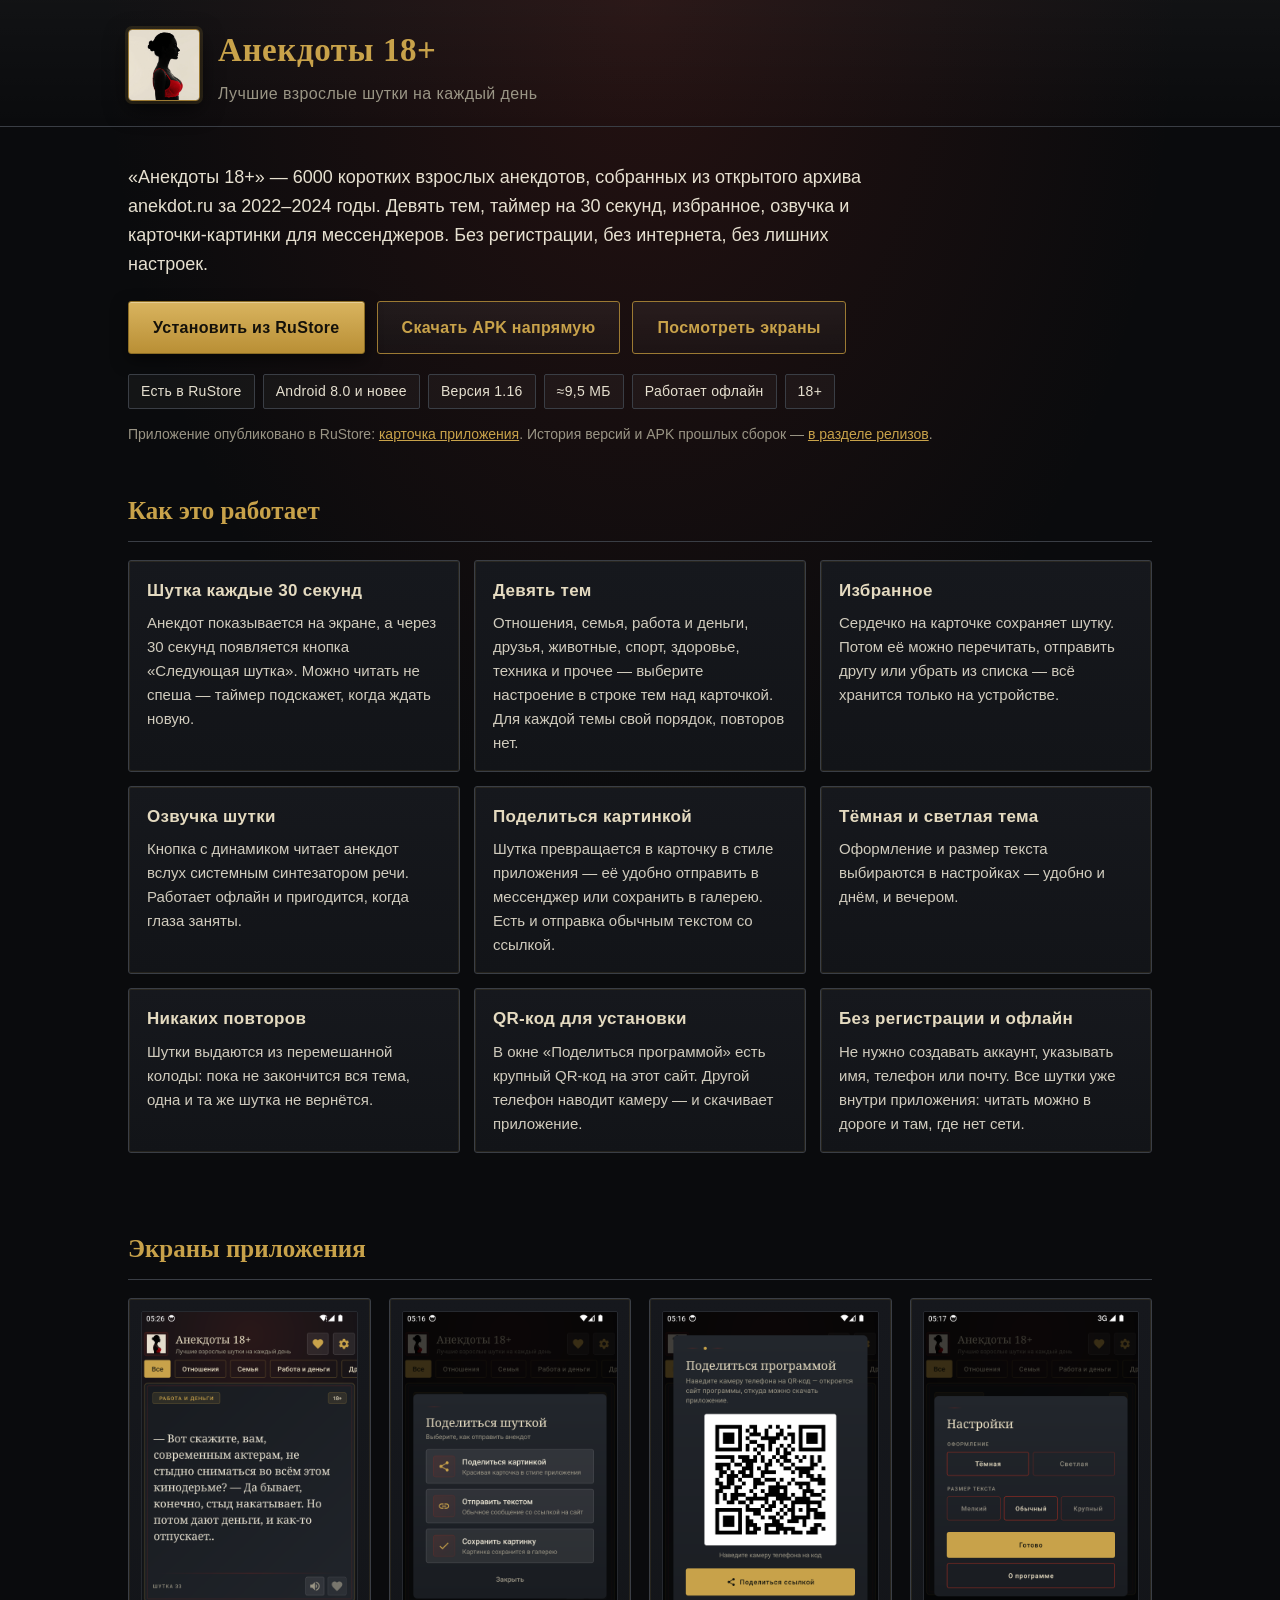
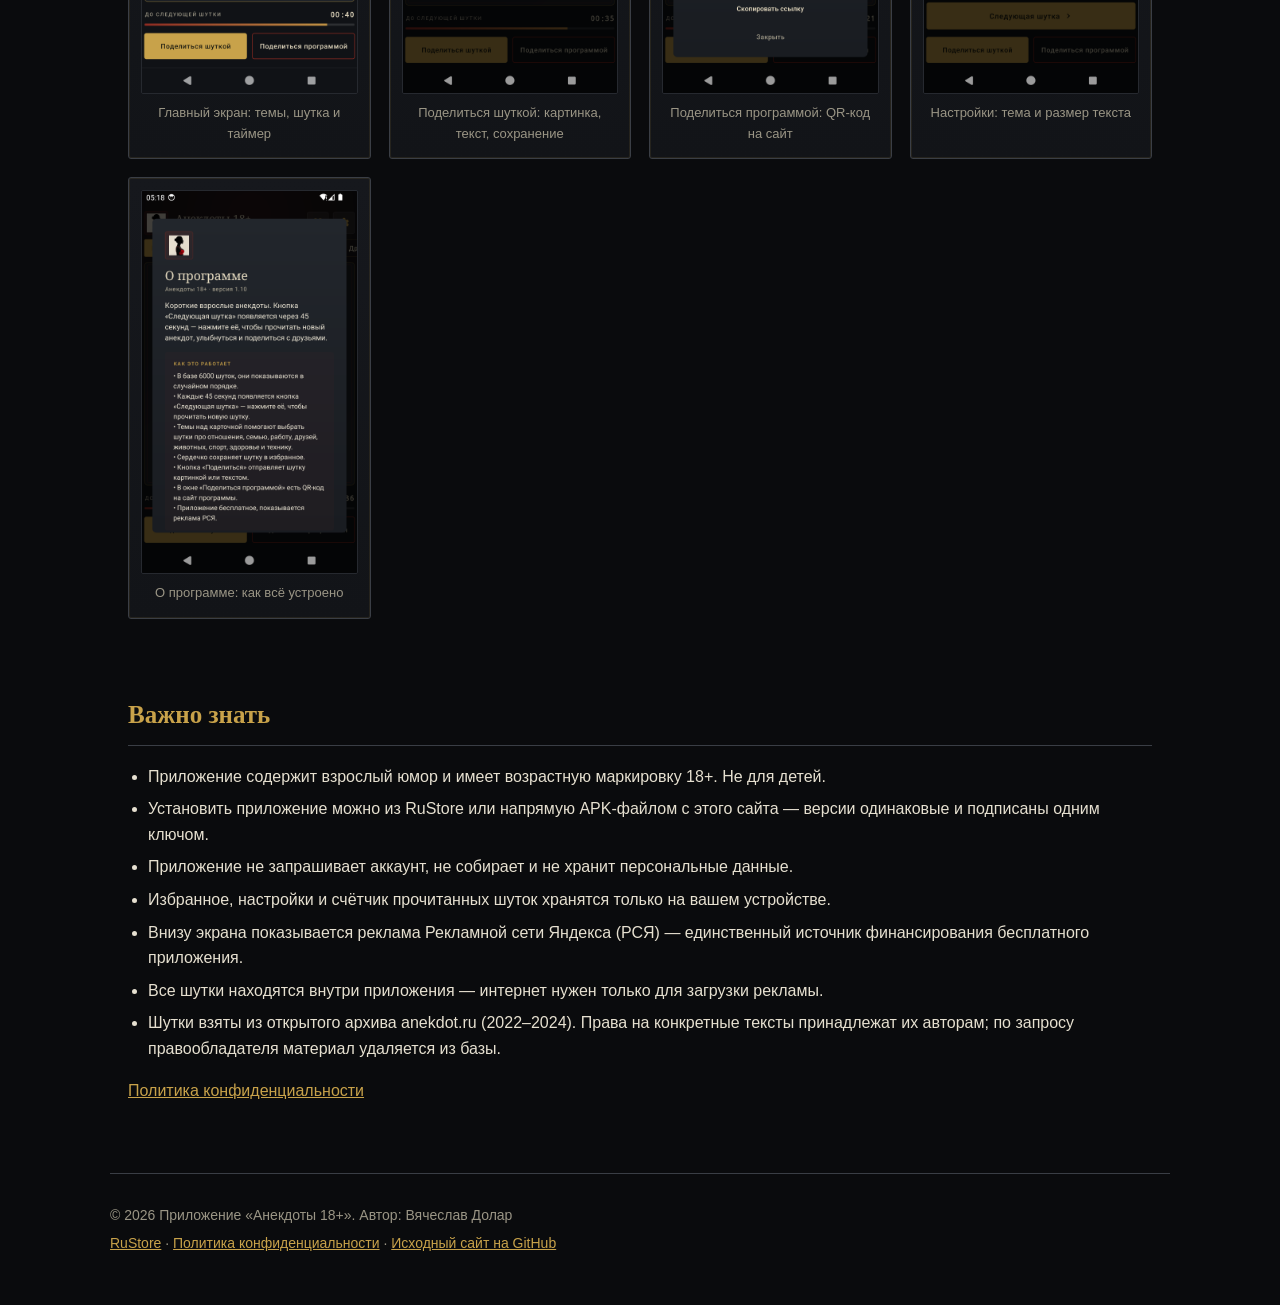
==== index.html @ 1fee6974 "Сайт: приложение опубликовано в RuStore" ====
<!DOCTYPE html>
<html lang="ru">
<head>
<meta charset="utf-8">
<meta name="viewport" content="width=device-width, initial-scale=1">
<title>Анекдоты 18+ — взрослые шутки на каждый день</title>
<meta name="description" content="«Анекдоты 18+» — 6000 взрослых шуток на любой вкус: отношения, семья, работа, друзья, животные, спорт, здоровье и техника. Таймер на 30 секунд, избранное, озвучка, картинки для мессенджеров. Офлайн, без регистрации. 18+.">
<meta property="og:title" content="Анекдоты 18+ — взрослые шутки на каждый день">
<meta property="og:description" content="6000 взрослых анекдотов: темы, избранное, озвучка, картинки для мессенджеров. Офлайн, без регистрации. 18+.">
<meta property="og:type" content="website">
<meta property="og:image" content="assets/icon-512.png">
<meta name="rating" content="adult">
<link rel="icon" href="assets/icon-512.png">
<link rel="stylesheet" href="assets/style.css">
</head>
<body>

<header class="top">
  <div class="wrap top-in">
    <img class="logo" src="assets/icon-512.png" alt="Иконка приложения «Анекдоты 18+»">
    <div>
      <h1>Анекдоты 18+</h1>
      <p class="tag">Лучшие взрослые шутки на каждый день</p>
    </div>
  </div>
</header>

<main class="wrap">

  <section class="hero">
    <p class="lead">
      «Анекдоты 18+» — 6000 коротких взрослых анекдотов, собранных из открытого архива anekdot.ru
      за 2022–2024 годы. Девять тем, таймер на 30 секунд, избранное, озвучка и карточки-картинки
      для мессенджеров. Без регистрации, без интернета, без лишних настроек.
    </p>
    <div class="cta">
      <a class="btn" href="https://www.rustore.ru/catalog/app/com.windak.schooljokes18plus">Установить из RuStore</a>
      <a class="btn ghost" href="download/Anekdoty18plus_1.16.apk" download="Anekdoty18plus_1.16.apk">Скачать APK напрямую</a>
      <a class="btn ghost" href="#screens">Посмотреть экраны</a>
    </div>
    <ul class="facts">
      <li>Есть в RuStore</li>
      <li>Android 8.0 и новее</li>
      <li>Версия 1.16</li>
      <li>≈9,5 МБ</li>
      <li>Работает офлайн</li>
      <li>18+</li>
    </ul>
    <p class="note">Приложение опубликовано в RuStore: <a href="https://www.rustore.ru/catalog/app/com.windak.schooljokes18plus">карточка приложения</a>. История версий и APK прошлых сборок — <a href="https://github.com/takomak2012-cyber/Anekdoty18plus/releases">в разделе релизов</a>.</p>
  </section>

  <section class="block">
    <h2>Как это работает</h2>
    <div class="grid">
      <div class="card"><h3>Шутка каждые 30 секунд</h3><p>Анекдот показывается на экране, а через 30 секунд появляется кнопка «Следующая шутка». Можно читать не спеша — таймер подскажет, когда ждать новую.</p></div>
      <div class="card"><h3>Девять тем</h3><p>Отношения, семья, работа и деньги, друзья, животные, спорт, здоровье, техника и прочее — выберите настроение в строке тем над карточкой. Для каждой темы свой порядок, повторов нет.</p></div>
      <div class="card"><h3>Избранное</h3><p>Сердечко на карточке сохраняет шутку. Потом её можно перечитать, отправить другу или убрать из списка — всё хранится только на устройстве.</p></div>
      <div class="card"><h3>Озвучка шутки</h3><p>Кнопка с динамиком читает анекдот вслух системным синтезатором речи. Работает офлайн и пригодится, когда глаза заняты.</p></div>
      <div class="card"><h3>Поделиться картинкой</h3><p>Шутка превращается в карточку в стиле приложения — её удобно отправить в мессенджер или сохранить в галерею. Есть и отправка обычным текстом со ссылкой.</p></div>
      <div class="card"><h3>Тёмная и светлая тема</h3><p>Оформление и размер текста выбираются в настройках — удобно и днём, и вечером.</p></div>
      <div class="card"><h3>Никаких повторов</h3><p>Шутки выдаются из перемешанной колоды: пока не закончится вся тема, одна и та же шутка не вернётся.</p></div>
      <div class="card"><h3>QR-код для установки</h3><p>В окне «Поделиться программой» есть крупный QR-код на этот сайт. Другой телефон наводит камеру — и скачивает приложение.</p></div>
      <div class="card"><h3>Без регистрации и офлайн</h3><p>Не нужно создавать аккаунт, указывать имя, телефон или почту. Все шутки уже внутри приложения: читать можно в дороге и там, где нет сети.</p></div>
    </div>
  </section>

  <section class="block" id="screens">
    <h2>Экраны приложения</h2>
    <div class="shots">
      <figure><img src="assets/screen-main.png" alt="Главный экран: темы, шутка, таймер и кнопки"><figcaption>Главный экран: темы, шутка и таймер</figcaption></figure>
      <figure><img src="assets/screen-share.png" alt="Диалог «Поделиться шуткой»"><figcaption>Поделиться шуткой: картинка, текст, сохранение</figcaption></figure>
      <figure><img src="assets/screen-qr.png" alt="Диалог «Поделиться программой» с QR-кодом"><figcaption>Поделиться программой: QR-код на сайт</figcaption></figure>
      <figure><img src="assets/screen-settings.png" alt="Настройки: тема оформления и размер текста"><figcaption>Настройки: тема и размер текста</figcaption></figure>
      <figure><img src="assets/screen-about.png" alt="О программе: описание и правила"><figcaption>О программе: как всё устроено</figcaption></figure>
    </div>
  </section>

  <section class="block about">
    <h2>Важно знать</h2>
    <ul>
      <li>Приложение содержит взрослый юмор и имеет возрастную маркировку 18+. Не для детей.</li>
      <li>Установить приложение можно из RuStore или напрямую APK-файлом с этого сайта — версии одинаковые и подписаны одним ключом.</li>
      <li>Приложение не запрашивает аккаунт, не собирает и не хранит персональные данные.</li>
      <li>Избранное, настройки и счётчик прочитанных шуток хранятся только на вашем устройстве.</li>
      <li>Внизу экрана показывается реклама Рекламной сети Яндекса (РСЯ) — единственный источник финансирования бесплатного приложения.</li>
      <li>Все шутки находятся внутри приложения — интернет нужен только для загрузки рекламы.</li>
      <li>Шутки взяты из открытого архива anekdot.ru (2022–2024). Права на конкретные тексты принадлежат их авторам; по запросу правообладателя материал удаляется из базы.</li>
    </ul>
    <p><a href="privacy.html">Политика конфиденциальности</a></p>
  </section>

</main>

<footer class="wrap foot">
  <p>© 2026 Приложение «Анекдоты 18+». Автор: Вячеслав Долар</p>
  <p class="links">
    <a href="https://www.rustore.ru/catalog/app/com.windak.schooljokes18plus" rel="noopener">RuStore</a> ·
    <a href="privacy.html">Политика конфиденциальности</a> ·
    <a href="https://github.com/takomak2012-cyber/Anekdoty18plus" rel="noopener">Исходный сайт на GitHub</a>
  </p>
</footer>

</body>
</html>
---- assets/style.css ----
:root{
  --bg:#0A0B0D;
  --bg2:#101216;
  --surface:#16181D;
  --surface2:#1D2026;
  --brass:#C8A24A;
  --brass-soft:#E4DAC0;
  --brass-deep:#9C7A33;
  --blood:#8E2B22;
  --text:#E6E0D0;
  --muted:#9A9585;
  --line:#3A3E45;
}
*{box-sizing:border-box}
html,body{margin:0;padding:0}
body{
  background:
    radial-gradient(60% 40% at 50% 0%, rgba(142,43,34,.20) 0%, rgba(10,11,13,0) 70%) no-repeat,
    var(--bg);
  color:var(--text);
  font-family:-apple-system,BlinkMacSystemFont,"Segoe UI",Roboto,"Helvetica Neue",Arial,sans-serif;
  line-height:1.6;
  -webkit-font-smoothing:antialiased;
}
a{color:var(--brass)}
.wrap{max-width:1060px;margin:0 auto;padding:0 18px}

.top{border-bottom:1px solid var(--line);background:linear-gradient(180deg,rgba(255,255,255,.03),rgba(255,255,255,0));padding:24px 0 20px}
.top-in{display:flex;align-items:center;gap:18px}
.logo{width:72px;height:72px;border-radius:4px;border:1px solid var(--brass-deep);box-shadow:0 0 0 3px rgba(200,162,74,.14),0 8px 22px rgba(0,0,0,.6)}
h1{margin:0;font-family:Georgia,"Times New Roman",serif;font-size:33px;letter-spacing:.6px;color:var(--brass)}
.tag{margin:4px 0 0;color:var(--muted);font-size:16px;letter-spacing:.4px}

.hero{padding:36px 0 8px}
.lead{font-size:18px;max-width:770px;margin:0 0 22px}
.cta{display:flex;flex-wrap:wrap;gap:12px;margin:0 0 20px}
.btn{
  display:inline-block;padding:13px 24px;border-radius:3px;text-decoration:none;
  background:linear-gradient(180deg,#D9B45F,#B98F35);color:#14110A;font-weight:700;font-size:16px;
  border:1px solid #8B6C24;box-shadow:inset 0 1px 0 rgba(255,255,255,.35),0 6px 16px rgba(0,0,0,.5);
  letter-spacing:.3px;
}
.btn.ghost{background:linear-gradient(180deg,rgba(255,255,255,.06),rgba(255,255,255,.02));color:var(--brass);border:1px solid var(--brass-deep);box-shadow:none}
.btn:hover{filter:brightness(1.07)}
.facts{list-style:none;display:flex;flex-wrap:wrap;gap:8px;padding:0;margin:0}
.facts li{background:rgba(255,255,255,.04);border:1px solid var(--line);border-radius:2px;padding:5px 12px;font-size:14px;color:var(--text);letter-spacing:.3px}
.note{margin:14px 0 0;font-size:14px;color:var(--muted)}
.note a{color:var(--brass)}

.block{padding:38px 0}
.block h2{font-family:Georgia,"Times New Roman",serif;font-size:25px;color:var(--brass);margin:0 0 18px;padding-bottom:10px;border-bottom:1px solid var(--line)}
.grid{display:grid;grid-template-columns:repeat(auto-fit,minmax(258px,1fr));gap:14px}
.card{background:linear-gradient(180deg,var(--surface),#121418);border:1px solid var(--line);border-radius:3px;padding:16px 18px;box-shadow:inset 0 0 0 1px rgba(200,162,74,.10)}
.card h3{margin:0 0 7px;font-size:17px;color:var(--brass-soft);letter-spacing:.3px}
.card p{margin:0;color:var(--text);opacity:.9;font-size:15px}

.shots{display:grid;grid-template-columns:repeat(auto-fit,minmax(210px,1fr));gap:18px}
.shots figure{margin:0;background:linear-gradient(180deg,var(--surface),#121418);border:1px solid var(--line);border-radius:3px;padding:12px 12px 14px;box-shadow:inset 0 0 0 1px rgba(200,162,74,.10)}
.shots img{width:100%;display:block;border-radius:2px;background:#000;border:1px solid #26292F}
.shots figcaption{margin-top:9px;font-size:13px;color:var(--muted);text-align:center}

.about ul{margin:0;padding-left:20px}
.about li{margin-bottom:7px;font-size:16px}

.foot{padding:24px 0 44px;color:var(--muted);font-size:14px;border-top:1px solid var(--line);margin-top:16px}
.foot p{margin:6px 0}

.prose{max-width:770px;padding:32px 0 8px}
.prose h1{font-size:29px;margin:0 0 16px}
.prose h2{font-size:20px;color:var(--brass);margin:24px 0 9px}
.prose p,.prose li{font-size:16px}
.prose code{background:rgba(255,255,255,.07);border-radius:2px;padding:1px 5px;font-size:14px}
.back{display:inline-block;margin-bottom:8px}

@media (max-width:600px){
  h1{font-size:26px}
  .lead{font-size:16px}
  .block h2{font-size:21px}
}
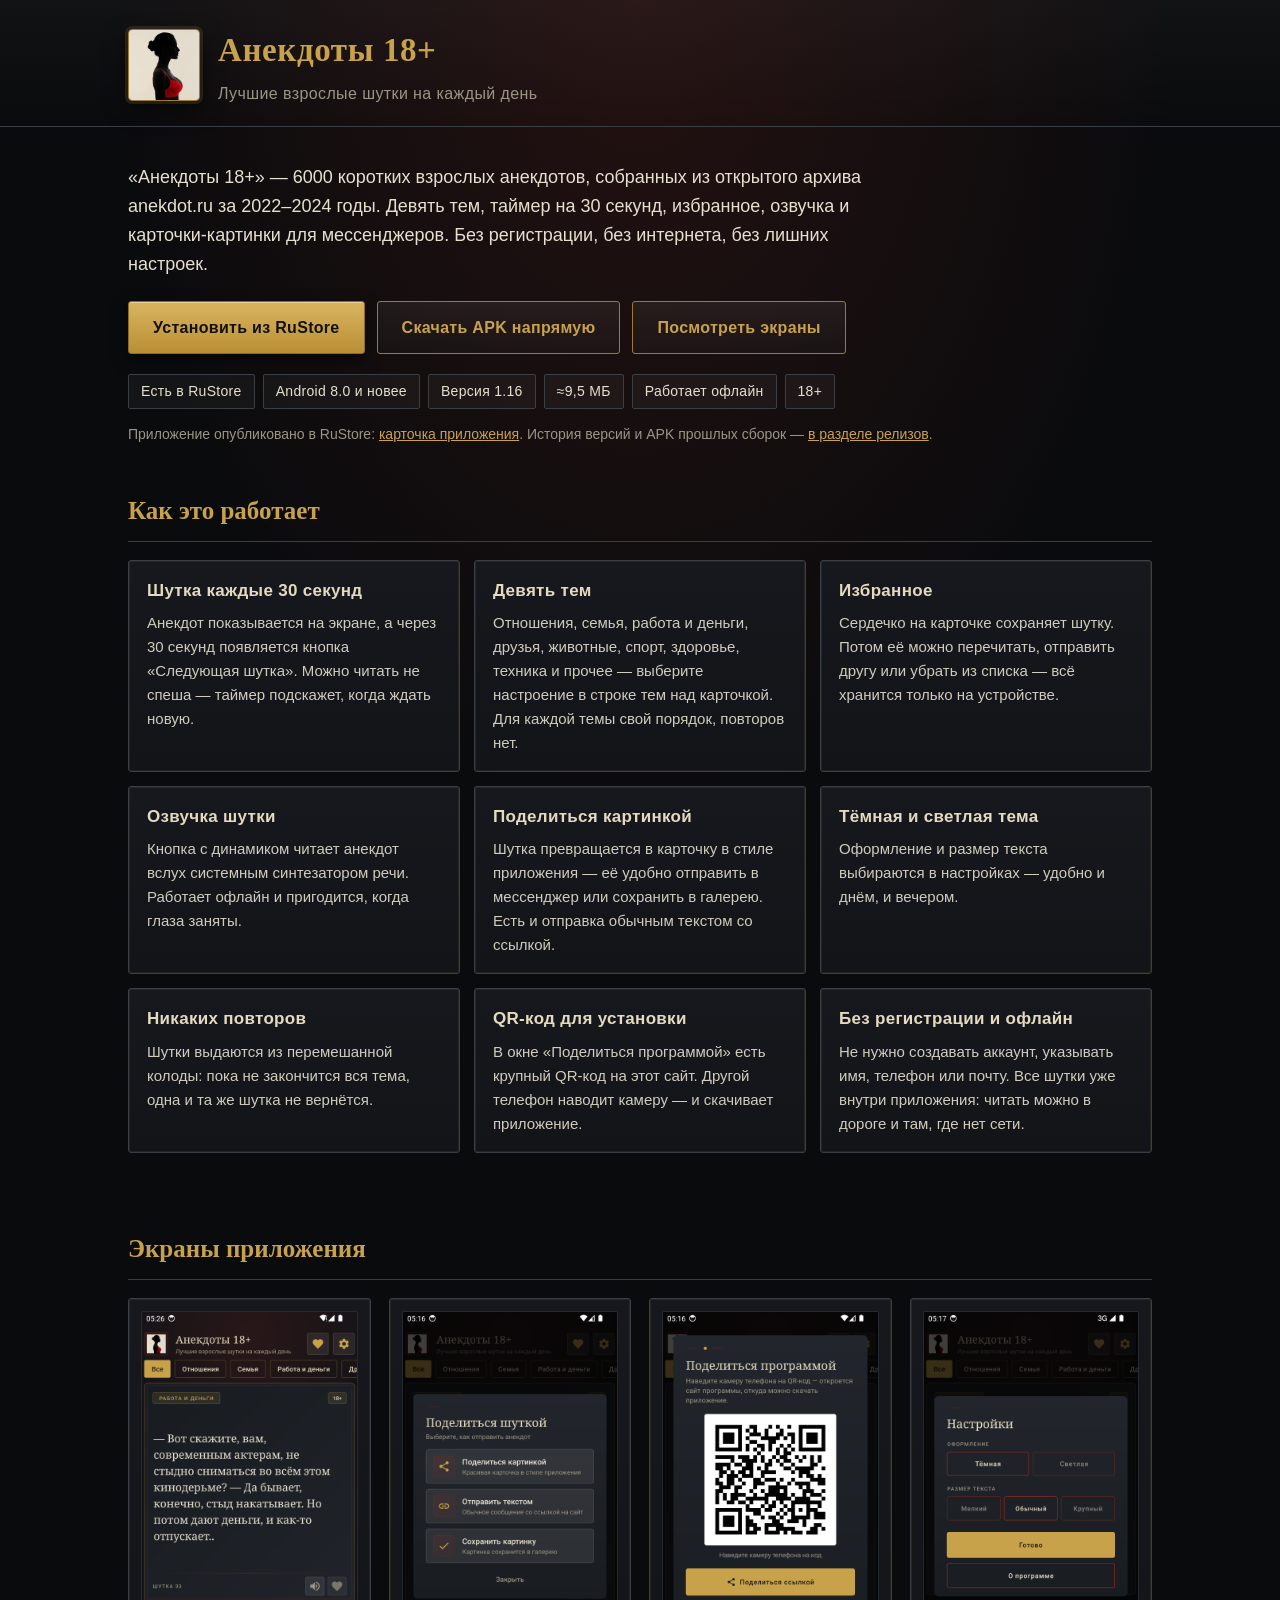
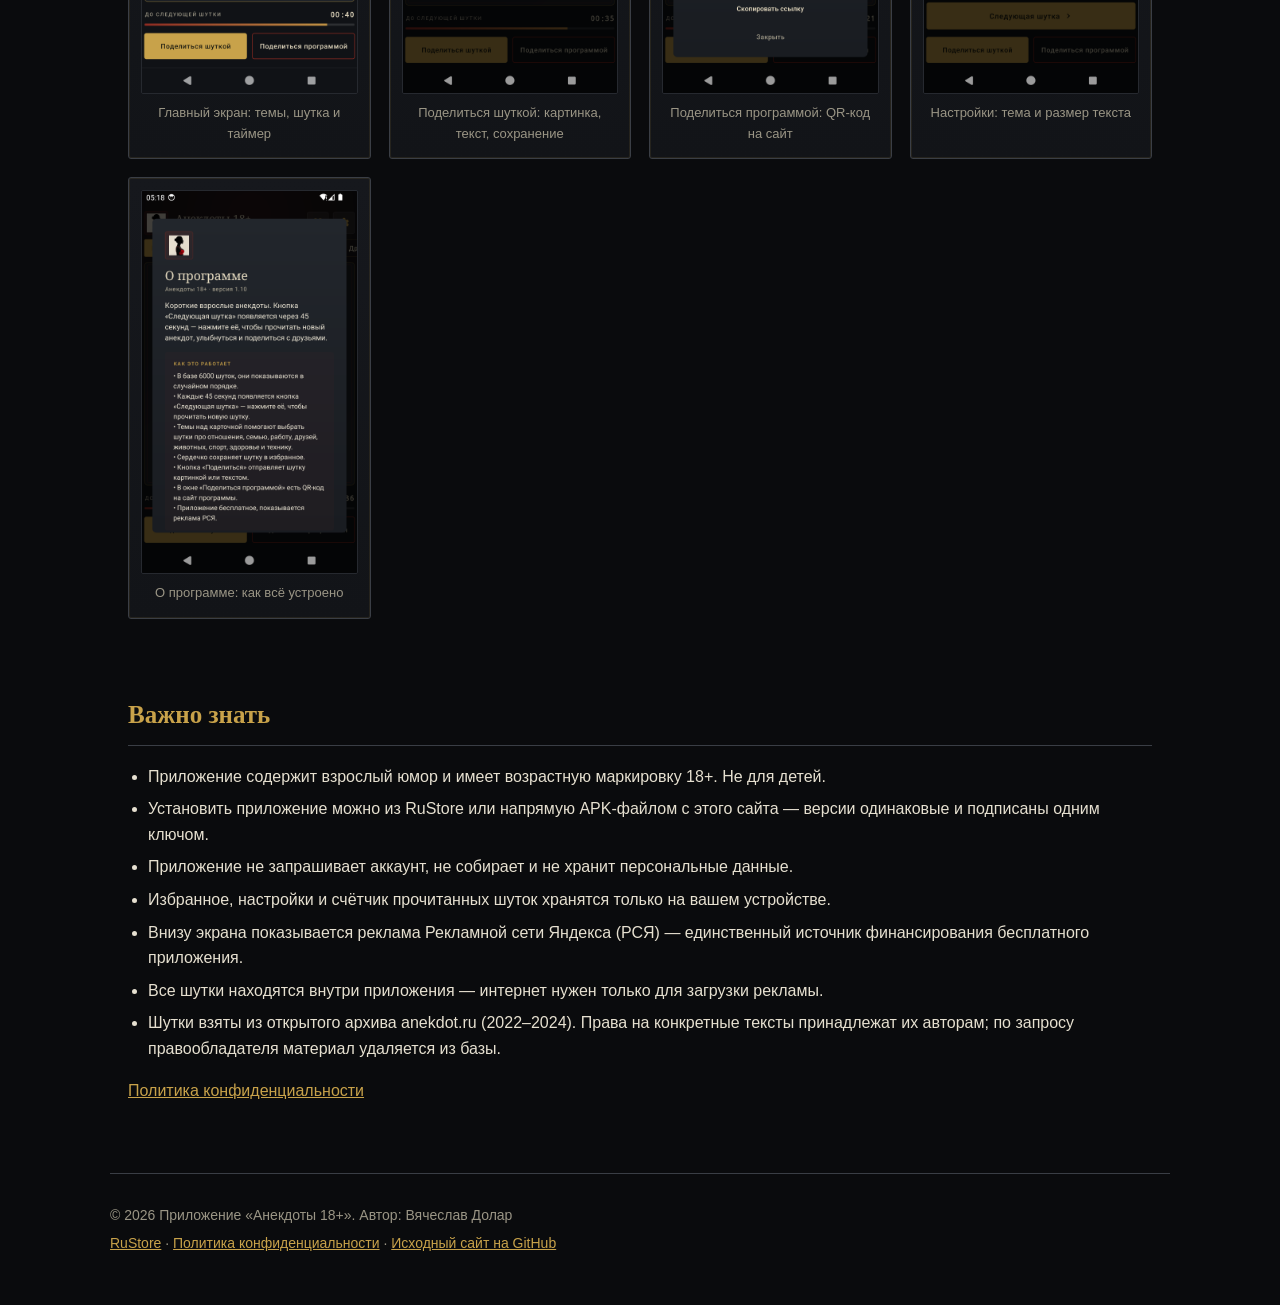
==== commit 45d52687: "Превью WhatsApp: убран og:image, иконка 192x192 в шапке (как на AlkoCalk-site)" ====
--- a/index.html
+++ b/index.html
@@ -8,7 +8,6 @@
 <meta property="og:title" content="Анекдоты 18+ — взрослые шутки на каждый день">
 <meta property="og:description" content="6000 взрослых анекдотов: темы, избранное, озвучка, картинки для мессенджеров. Офлайн, без регистрации. 18+.">
 <meta property="og:type" content="website">
-<meta property="og:image" content="assets/icon-512.png">
 <meta name="rating" content="adult">
 <link rel="icon" href="assets/icon-512.png">
 <link rel="stylesheet" href="assets/style.css">
@@ -17,7 +16,7 @@
 
 <header class="top">
   <div class="wrap top-in">
-    <img class="logo" src="assets/icon-512.png" alt="Иконка приложения «Анекдоты 18+»">
+    <img class="logo" src="assets/icon-192.png" alt="Иконка приложения «Анекдоты 18+»">
     <div>
       <h1>Анекдоты 18+</h1>
       <p class="tag">Лучшие взрослые шутки на каждый день</p>
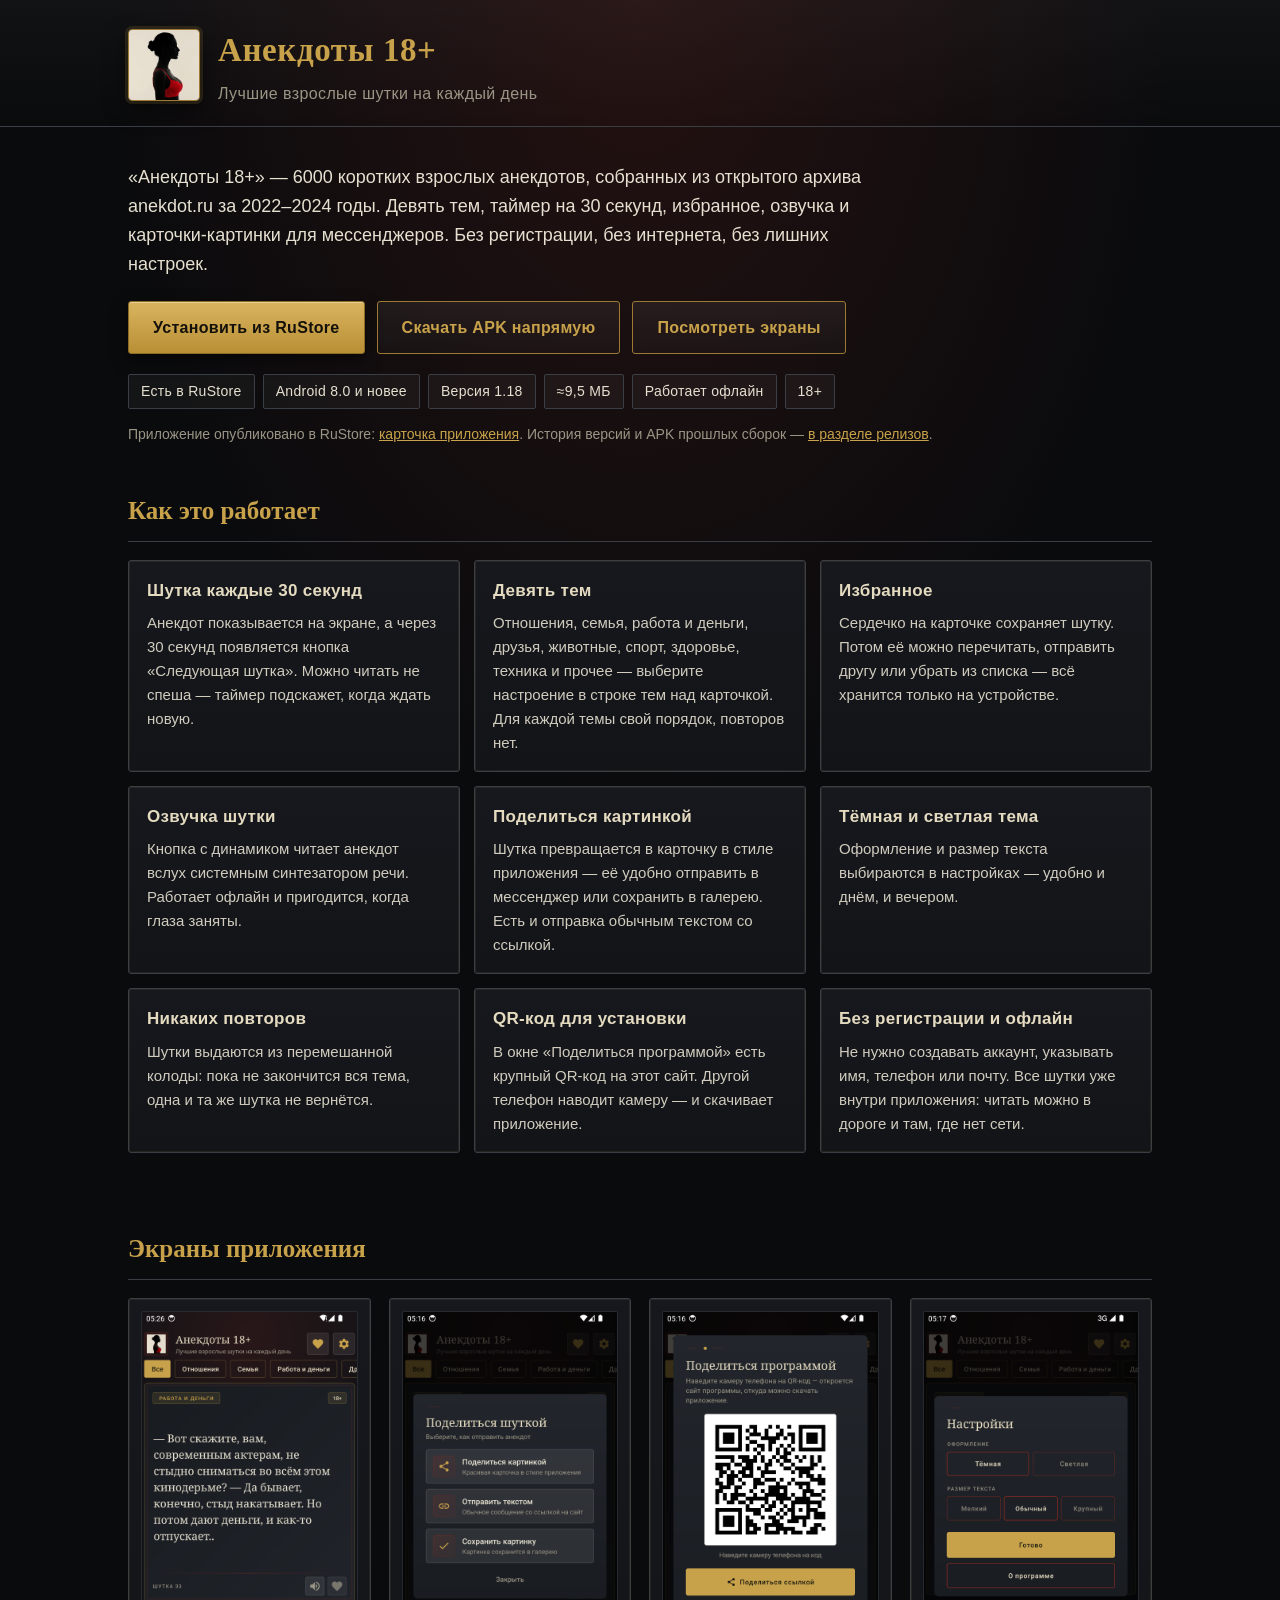
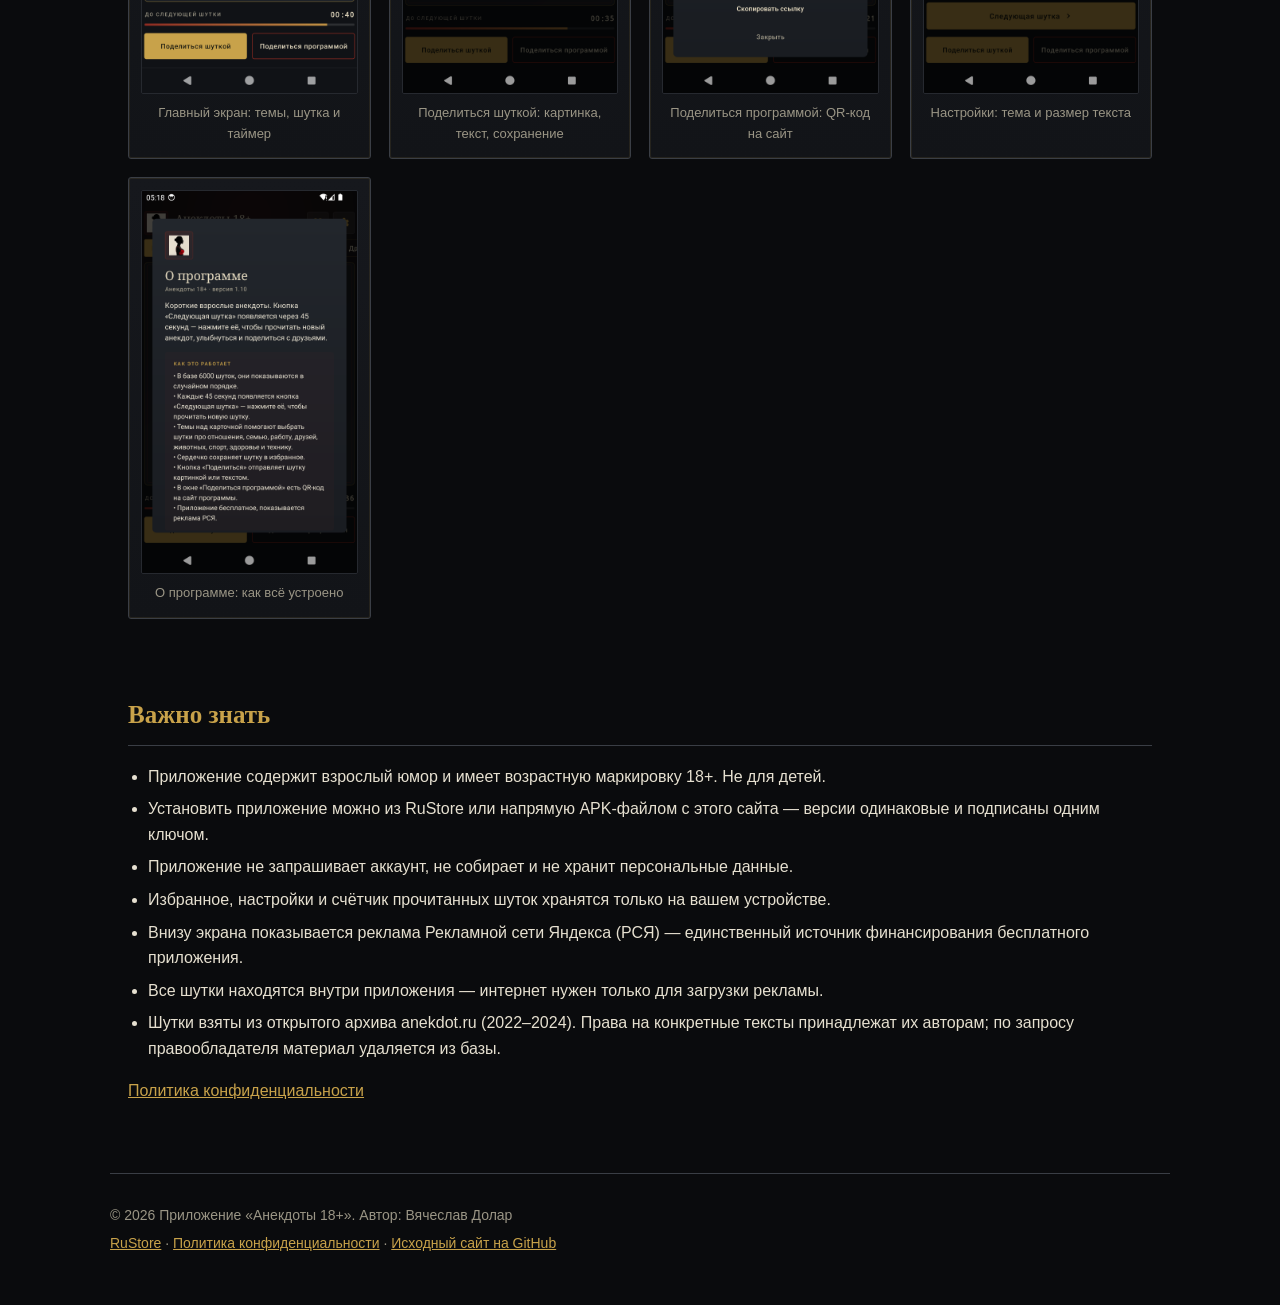
==== commit 8eb9580e: "Версия 1.18: реклама 18+ (снят детский режим РСЯ)" ====
--- a/index.html
+++ b/index.html
@@ -34,13 +34,13 @@
     </p>
     <div class="cta">
       <a class="btn" href="https://www.rustore.ru/catalog/app/com.windak.schooljokes18plus">Установить из RuStore</a>
-      <a class="btn ghost" href="download/Anekdoty18plus_1.16.apk" download="Anekdoty18plus_1.16.apk">Скачать APK напрямую</a>
+      <a class="btn ghost" href="download/Anekdoty18plus_1.18.apk" download="Anekdoty18plus_1.18.apk">Скачать APK напрямую</a>
       <a class="btn ghost" href="#screens">Посмотреть экраны</a>
     </div>
     <ul class="facts">
       <li>Есть в RuStore</li>
       <li>Android 8.0 и новее</li>
-      <li>Версия 1.16</li>
+      <li>Версия 1.18</li>
       <li>≈9,5 МБ</li>
       <li>Работает офлайн</li>
       <li>18+</li>
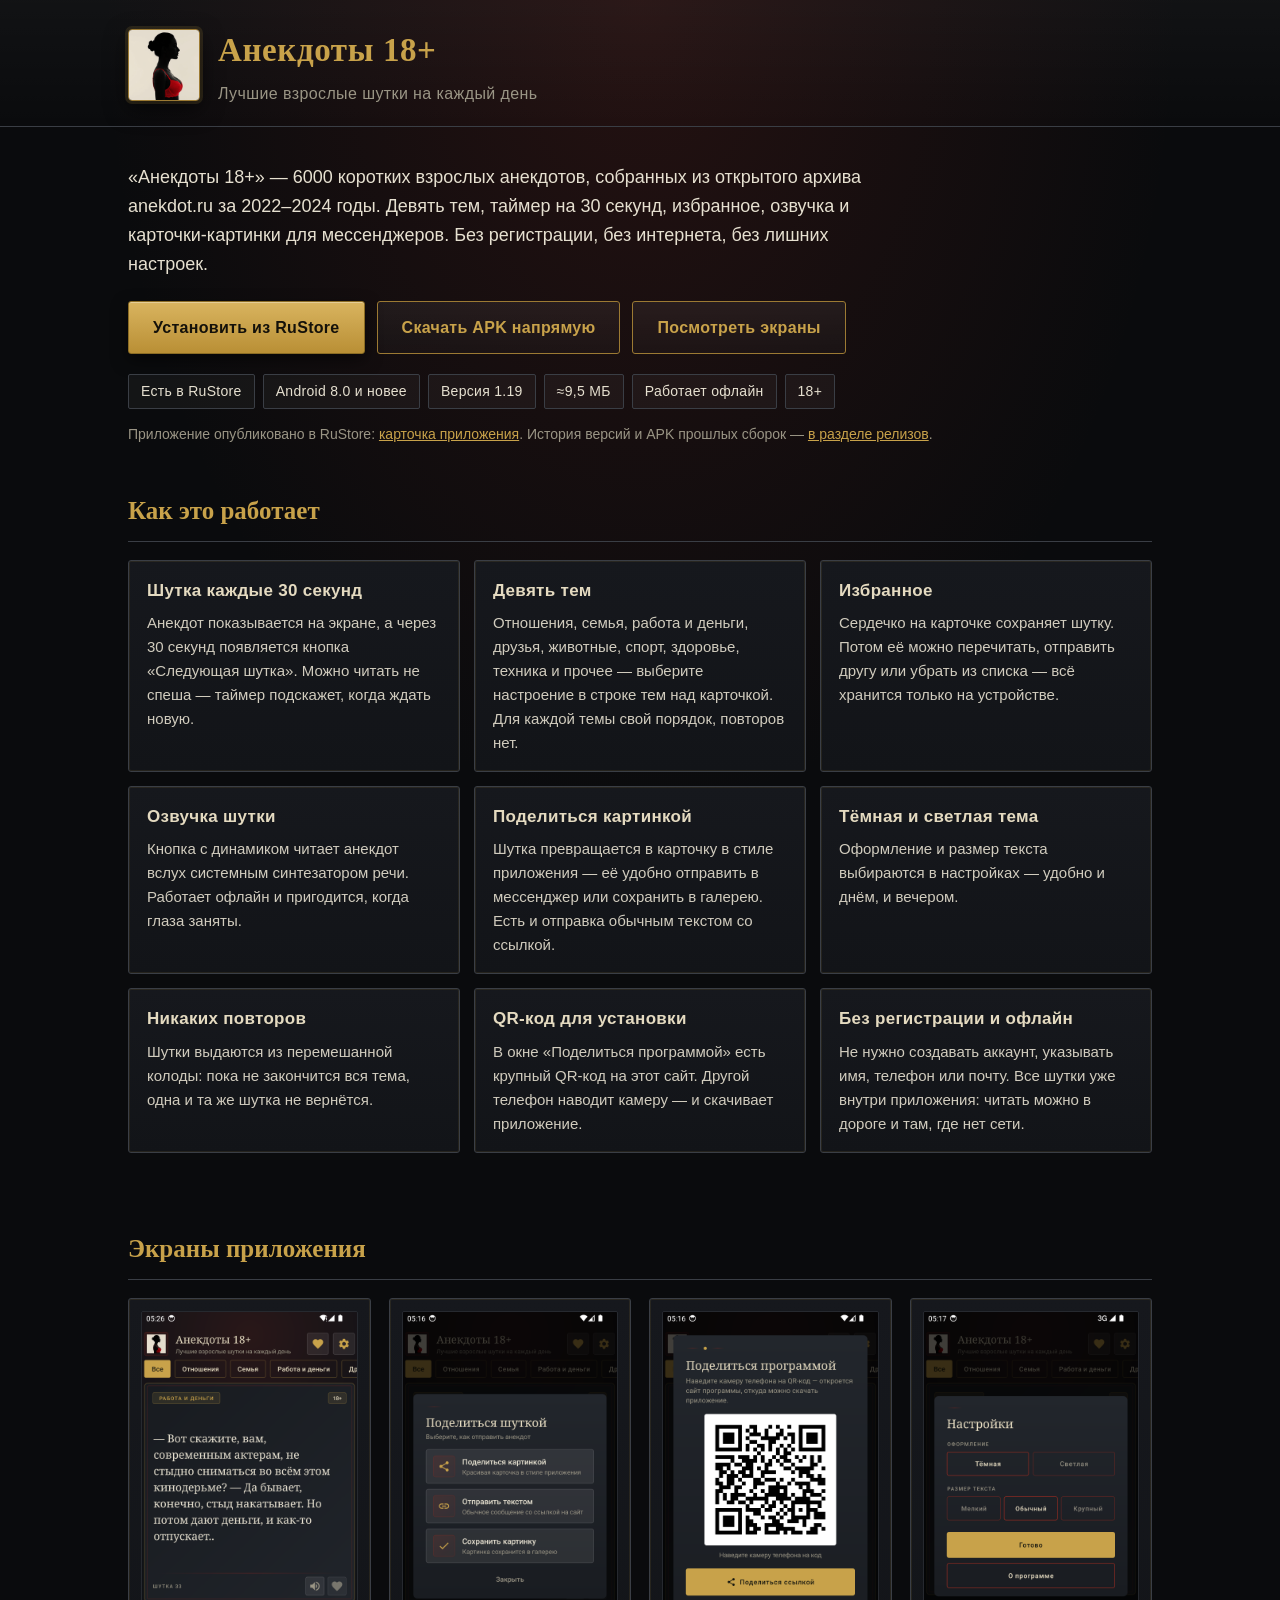
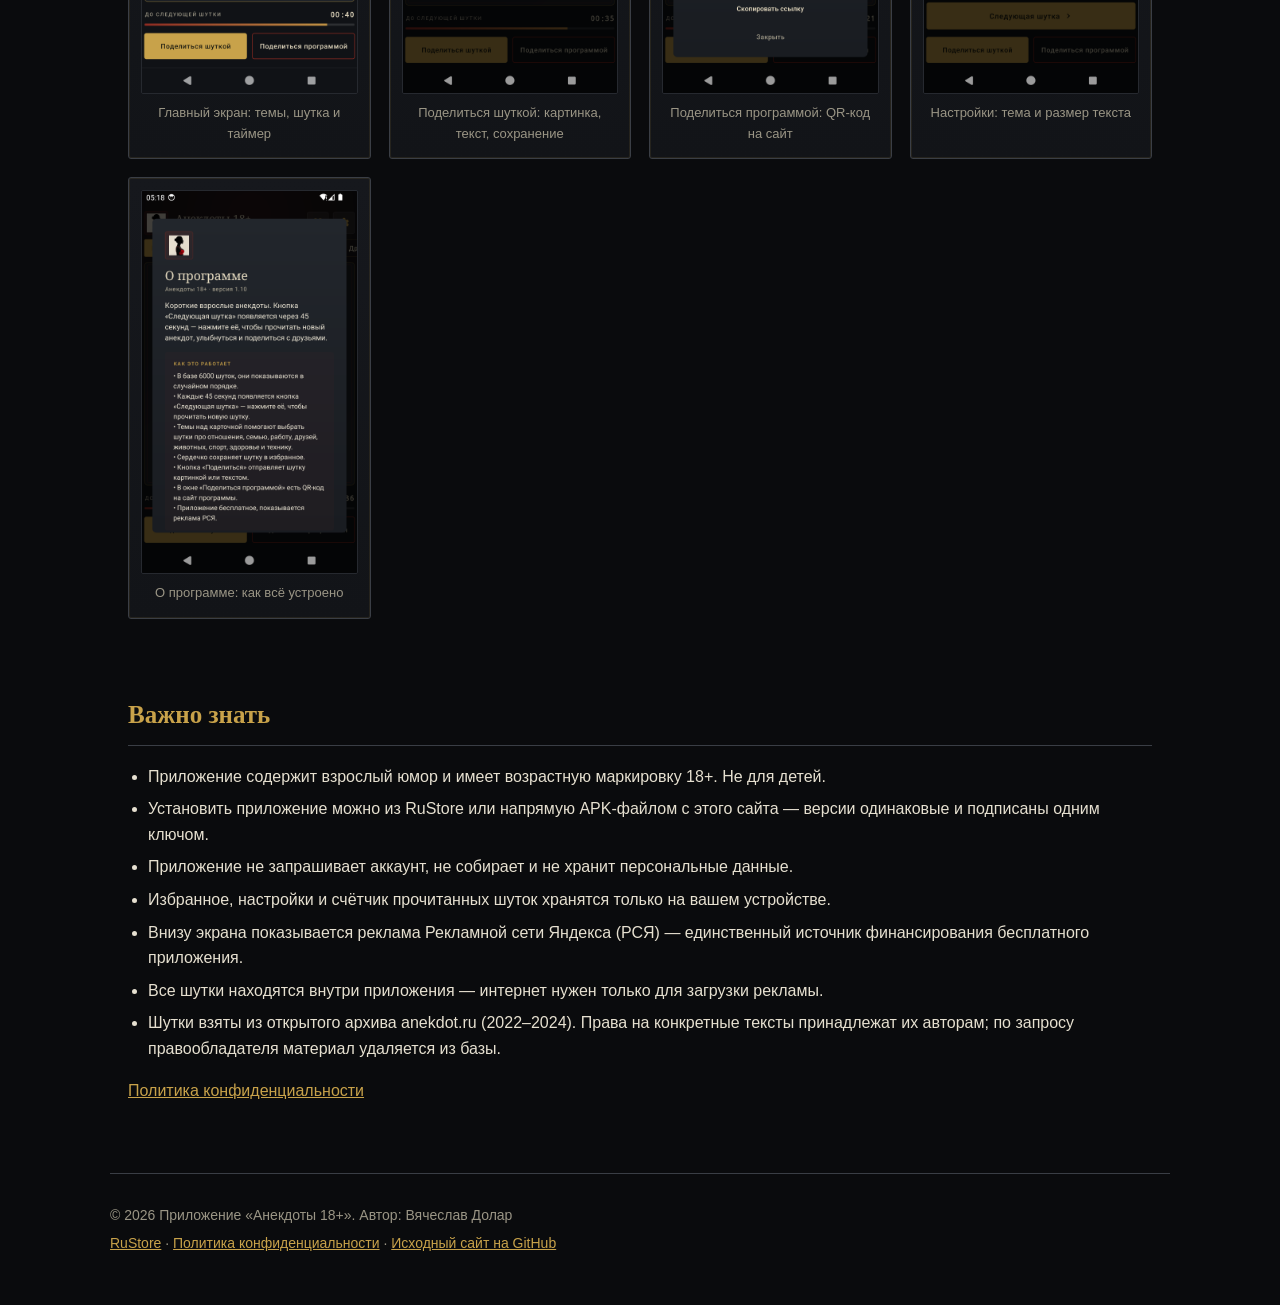
==== commit 1474a0b1: "Версия 1.19: ограничение App Open одним показом в 30 минут" ====
--- a/index.html
+++ b/index.html
@@ -34,13 +34,13 @@
     </p>
     <div class="cta">
       <a class="btn" href="https://www.rustore.ru/catalog/app/com.windak.schooljokes18plus">Установить из RuStore</a>
-      <a class="btn ghost" href="download/Anekdoty18plus_1.18.apk" download="Anekdoty18plus_1.18.apk">Скачать APK напрямую</a>
+      <a class="btn ghost" href="download/Anekdoty18plus_1.19.apk" download="Anekdoty18plus_1.19.apk">Скачать APK напрямую</a>
       <a class="btn ghost" href="#screens">Посмотреть экраны</a>
     </div>
     <ul class="facts">
       <li>Есть в RuStore</li>
       <li>Android 8.0 и новее</li>
-      <li>Версия 1.18</li>
+      <li>Версия 1.19</li>
       <li>≈9,5 МБ</li>
       <li>Работает офлайн</li>
       <li>18+</li>
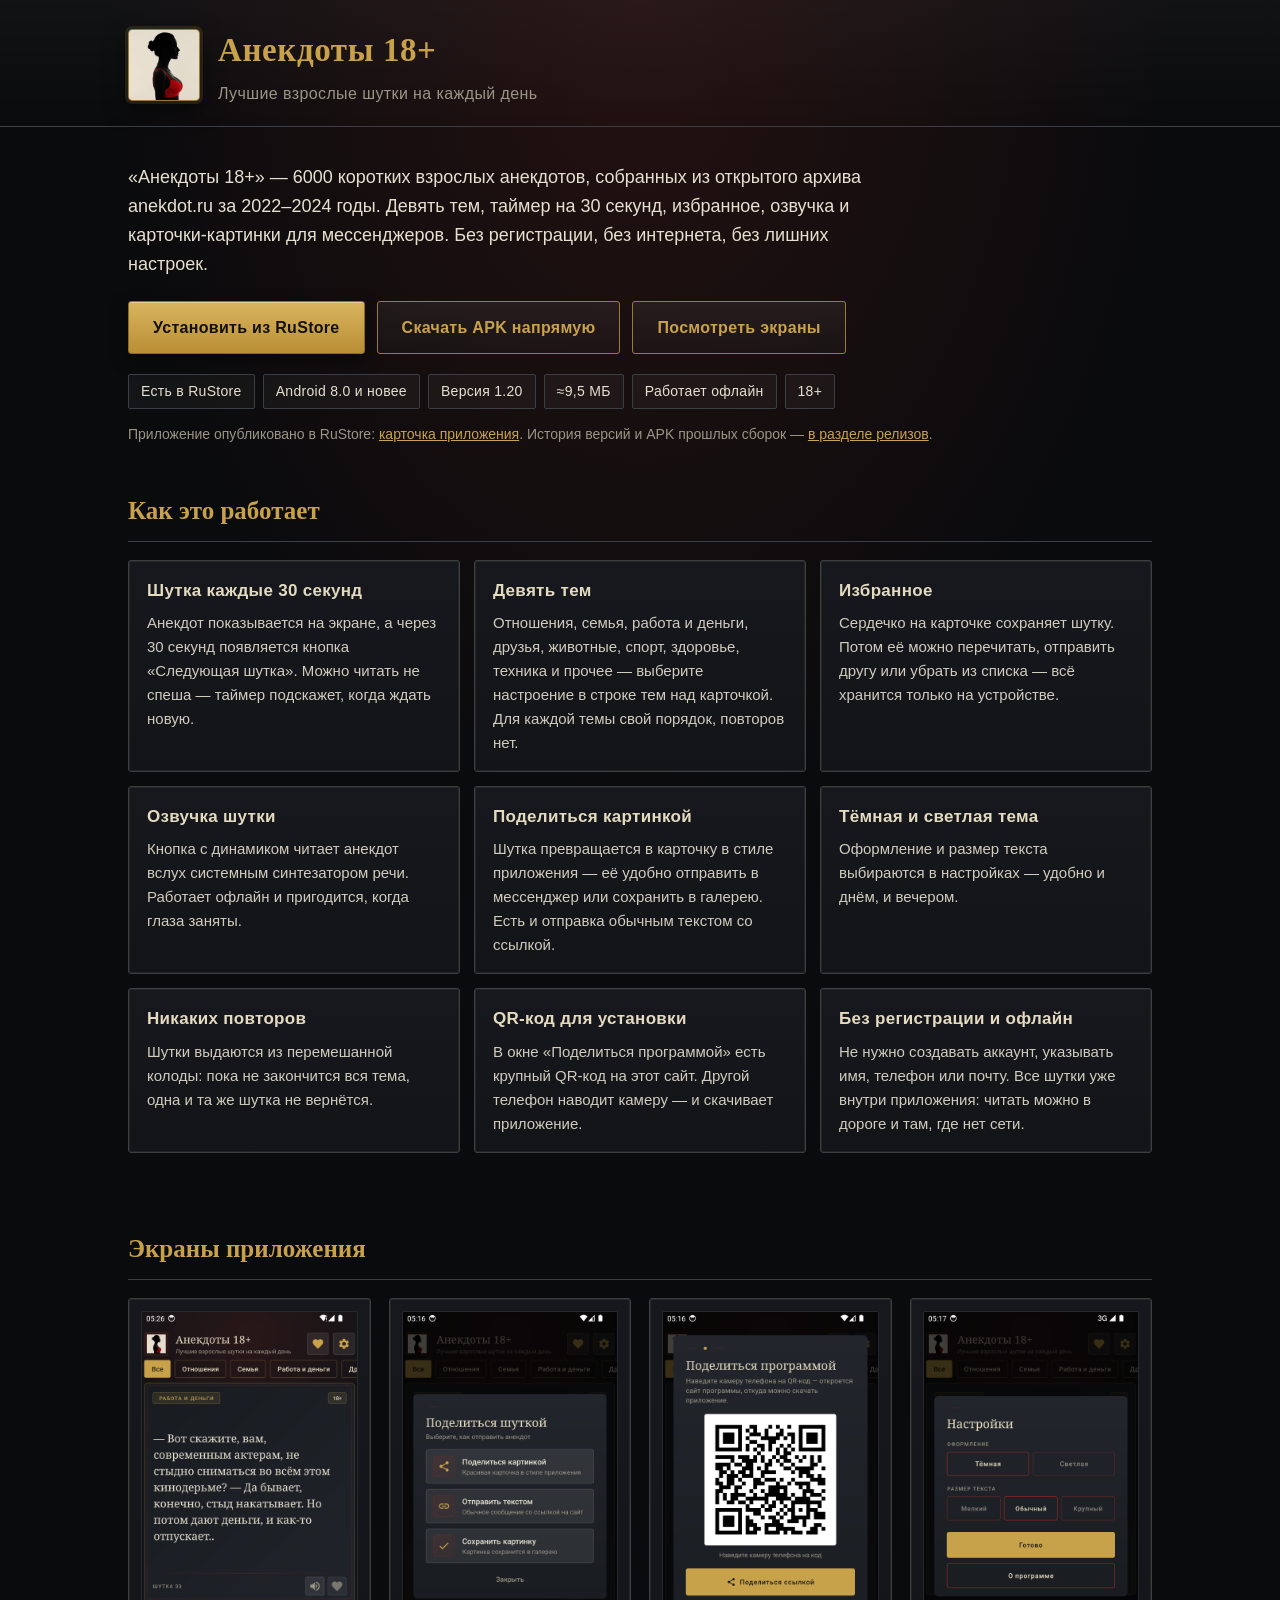
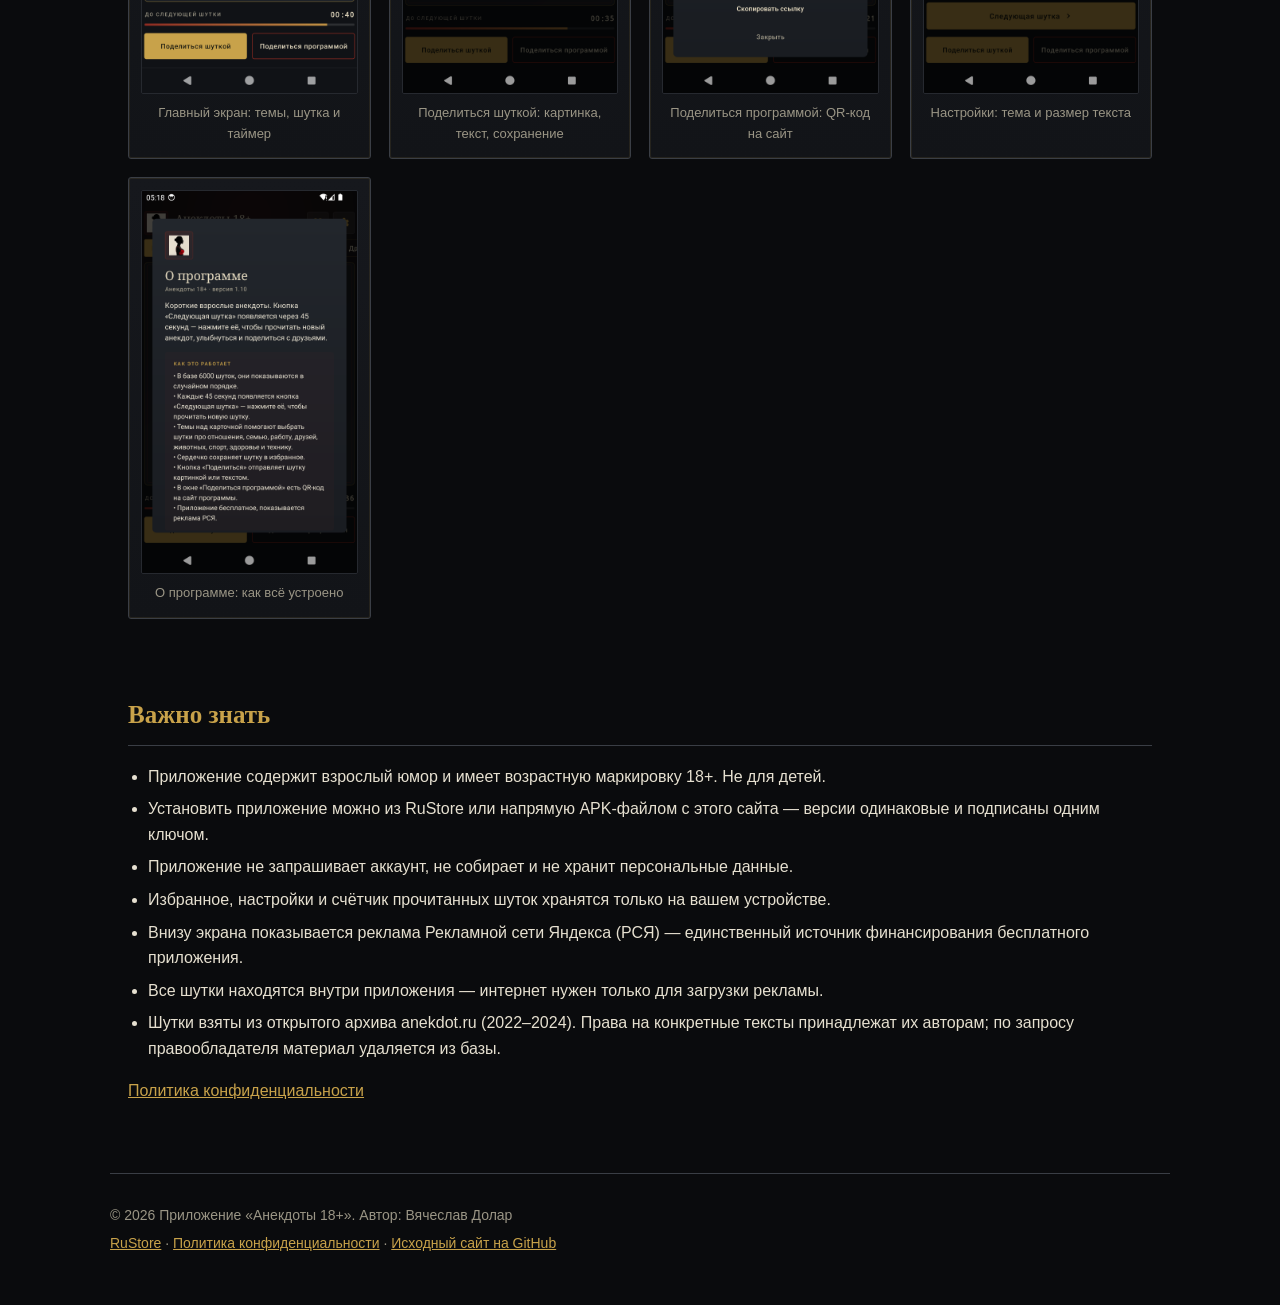
==== commit 0af0fc5e: "Версия 1.20: защита от показов без просмотра и backoff при no-fill" ====
--- a/index.html
+++ b/index.html
@@ -34,13 +34,13 @@
     </p>
     <div class="cta">
       <a class="btn" href="https://www.rustore.ru/catalog/app/com.windak.schooljokes18plus">Установить из RuStore</a>
-      <a class="btn ghost" href="download/Anekdoty18plus_1.19.apk" download="Anekdoty18plus_1.19.apk">Скачать APK напрямую</a>
+      <a class="btn ghost" href="download/Anekdoty18plus_1.20.apk" download="Anekdoty18plus_1.20.apk">Скачать APK напрямую</a>
       <a class="btn ghost" href="#screens">Посмотреть экраны</a>
     </div>
     <ul class="facts">
       <li>Есть в RuStore</li>
       <li>Android 8.0 и новее</li>
-      <li>Версия 1.19</li>
+      <li>Версия 1.20</li>
       <li>≈9,5 МБ</li>
       <li>Работает офлайн</li>
       <li>18+</li>
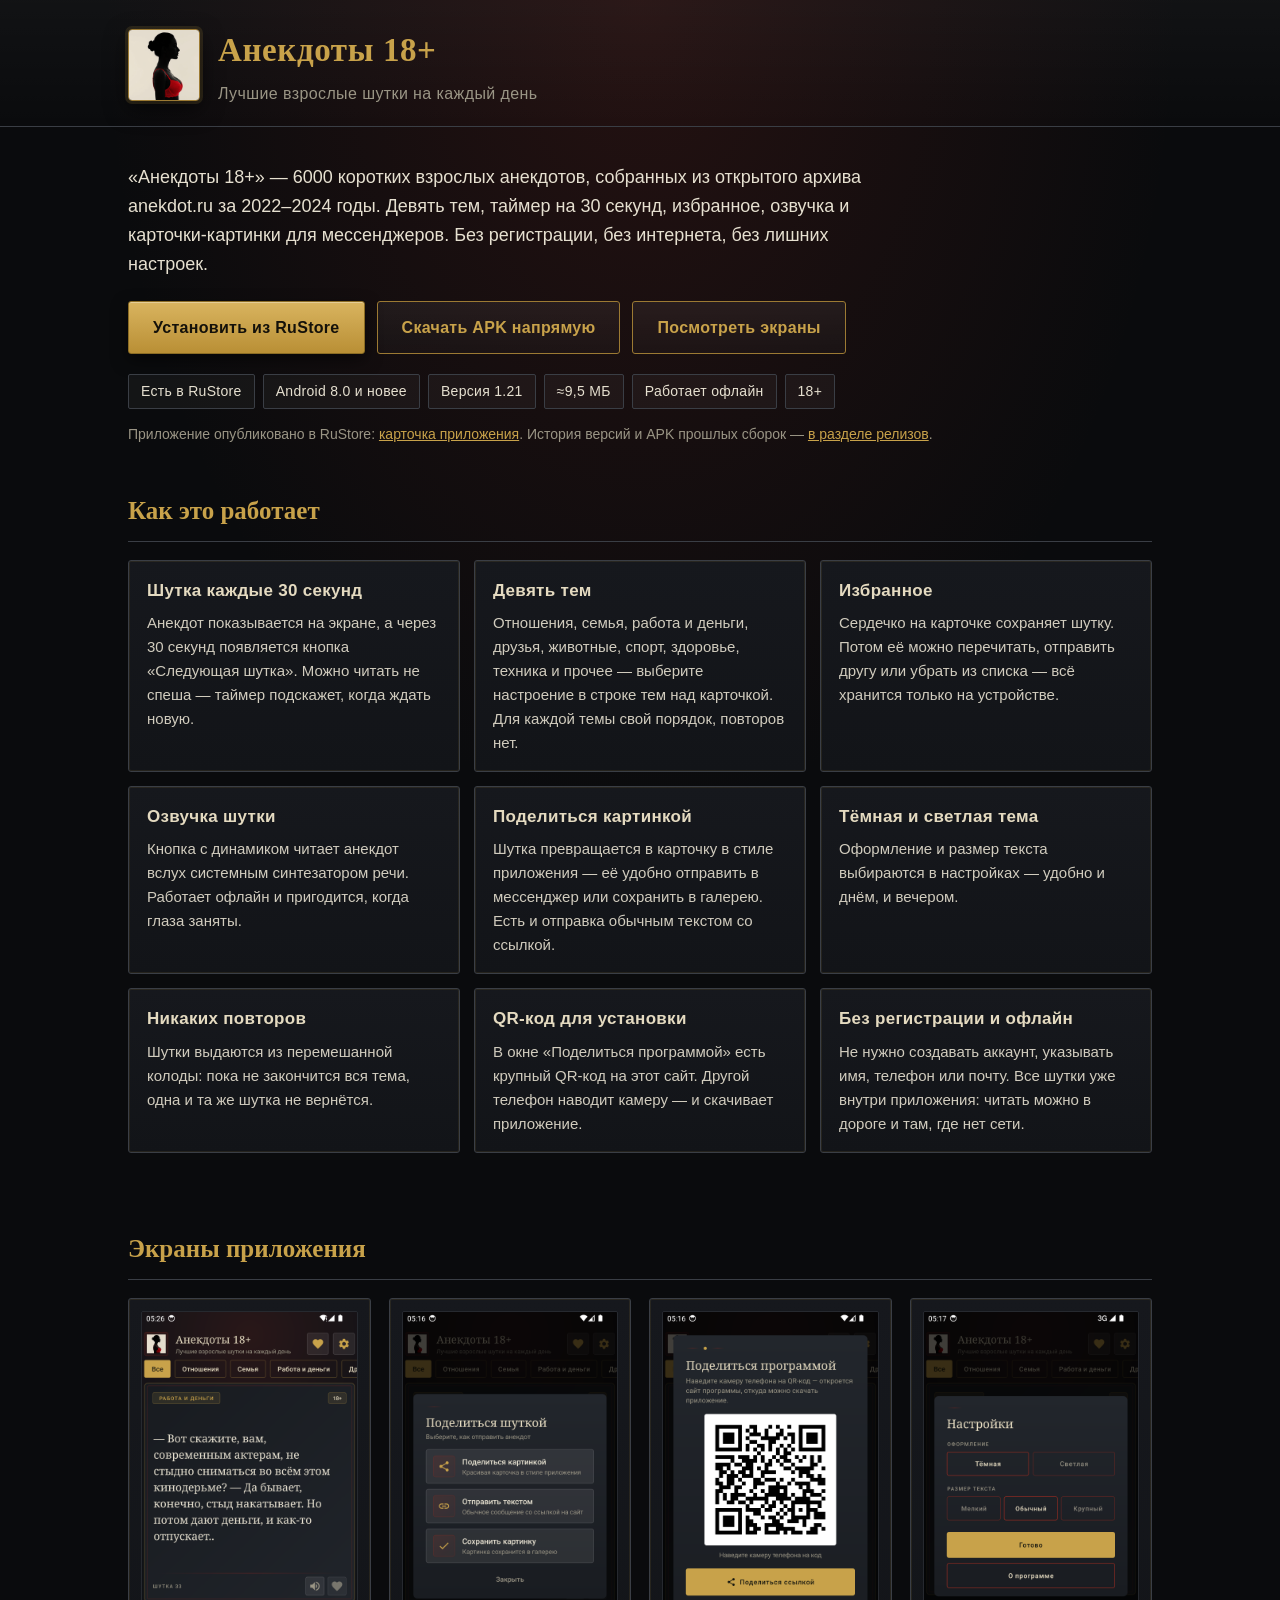
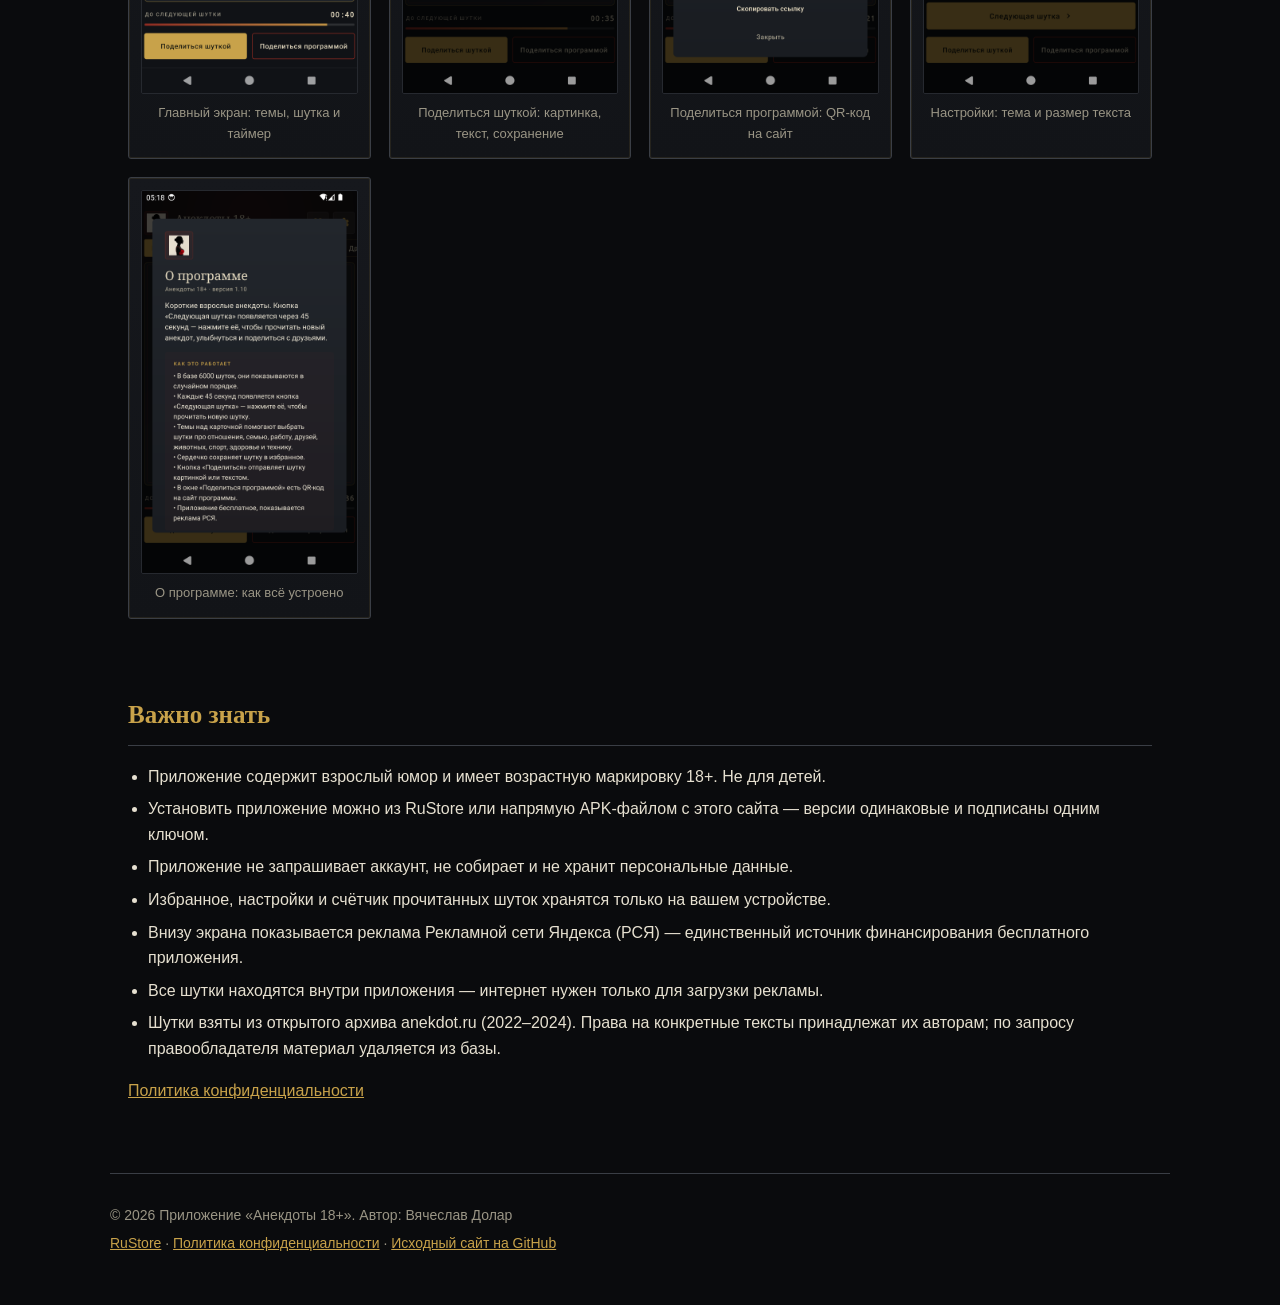
==== commit 668d6af1: "Версия 1.21: убрана настройка возрастных ограничений в SDK" ====
--- a/index.html
+++ b/index.html
@@ -34,13 +34,13 @@
     </p>
     <div class="cta">
       <a class="btn" href="https://www.rustore.ru/catalog/app/com.windak.schooljokes18plus">Установить из RuStore</a>
-      <a class="btn ghost" href="download/Anekdoty18plus_1.20.apk" download="Anekdoty18plus_1.20.apk">Скачать APK напрямую</a>
+      <a class="btn ghost" href="download/Anekdoty18plus_1.21.apk" download="Anekdoty18plus_1.21.apk">Скачать APK напрямую</a>
       <a class="btn ghost" href="#screens">Посмотреть экраны</a>
     </div>
     <ul class="facts">
       <li>Есть в RuStore</li>
       <li>Android 8.0 и новее</li>
-      <li>Версия 1.20</li>
+      <li>Версия 1.21</li>
       <li>≈9,5 МБ</li>
       <li>Работает офлайн</li>
       <li>18+</li>
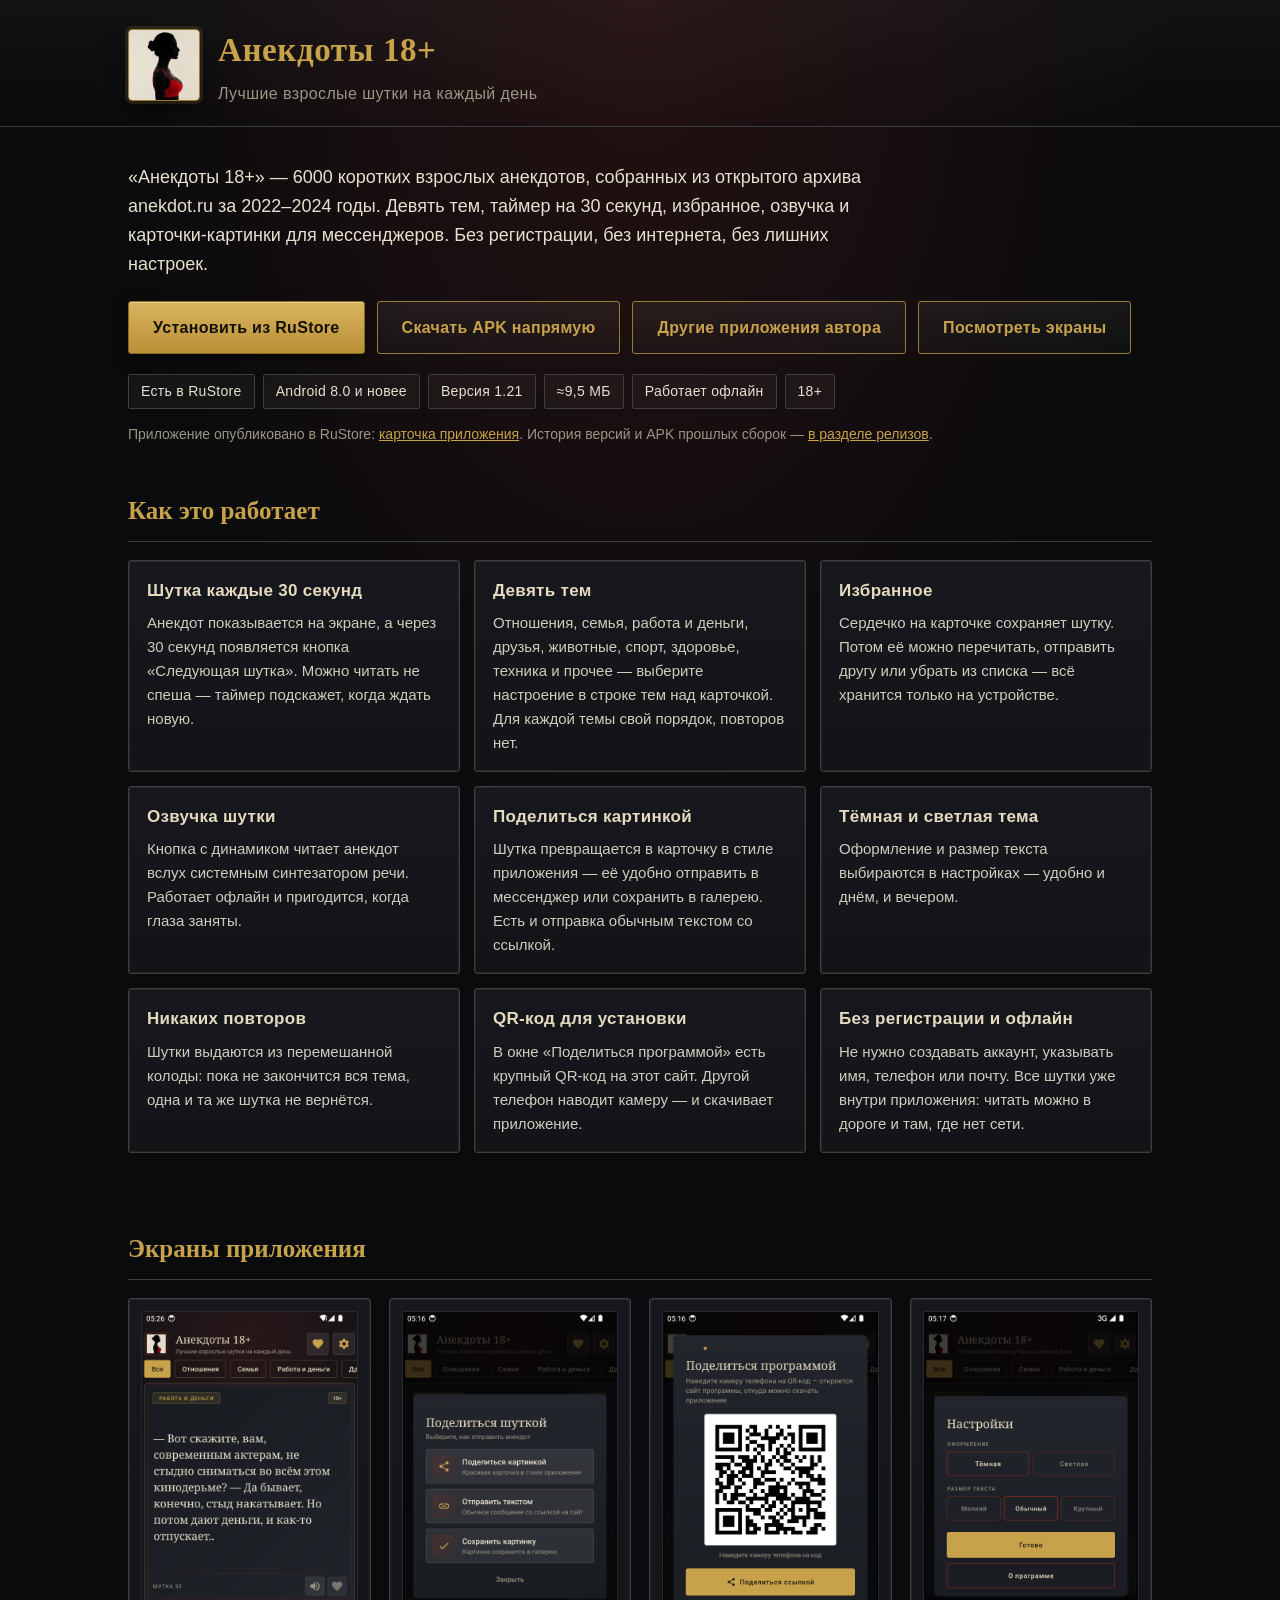
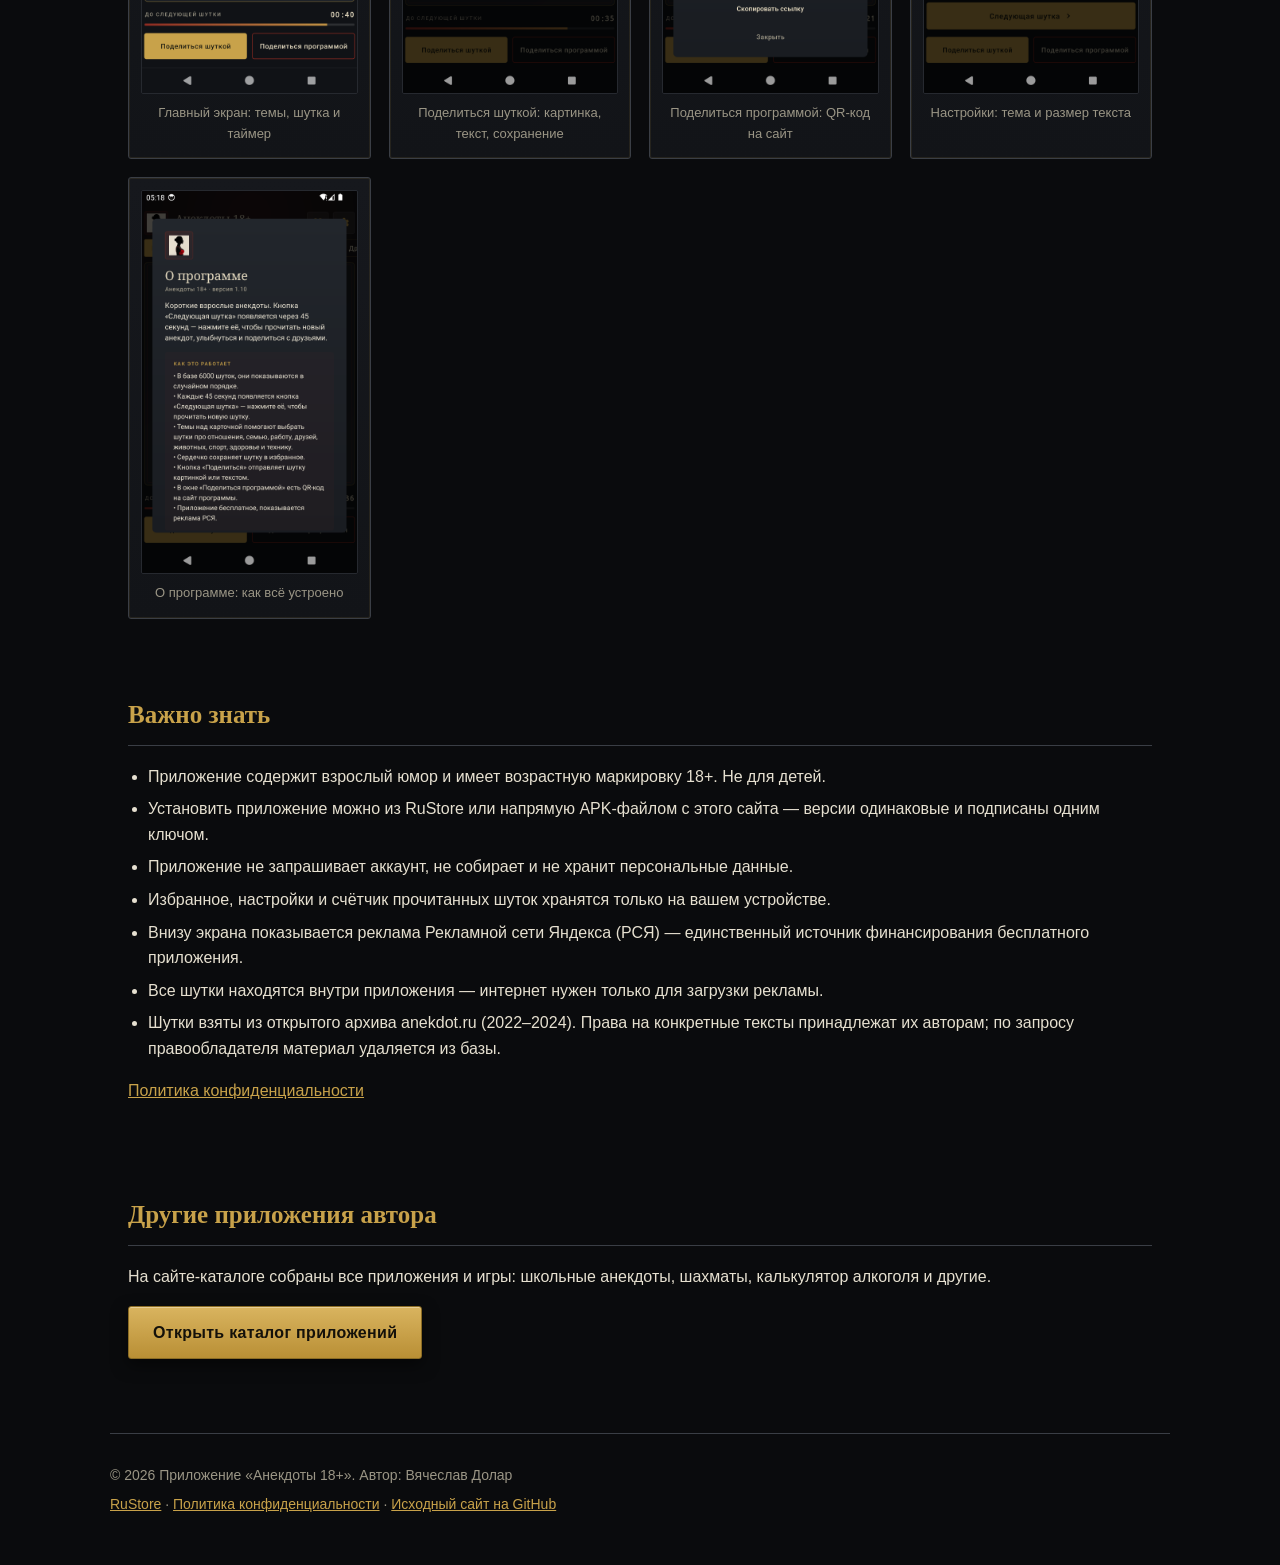
==== commit 8d6e12be: "Сайт: заметная кнопка и блок со ссылкой на каталог приложений" ====
--- a/index.html
+++ b/index.html
@@ -35,6 +35,7 @@
     <div class="cta">
       <a class="btn" href="https://www.rustore.ru/catalog/app/com.windak.schooljokes18plus">Установить из RuStore</a>
       <a class="btn ghost" href="download/Anekdoty18plus_1.21.apk" download="Anekdoty18plus_1.21.apk">Скачать APK напрямую</a>
+      <a class="btn ghost" href="https://takomak2012-cyber.github.io">Другие приложения автора</a>
       <a class="btn ghost" href="#screens">Посмотреть экраны</a>
     </div>
     <ul class="facts">
@@ -88,6 +89,14 @@
     <p><a href="privacy.html">Политика конфиденциальности</a></p>
   </section>
 
+  <section class="block">
+    <h2>Другие приложения автора</h2>
+    <p>На сайте-каталоге собраны все приложения и игры: школьные анекдоты, шахматы, калькулятор алкоголя и другие.</p>
+    <div class="cta">
+      <a class="btn" href="https://takomak2012-cyber.github.io">Открыть каталог приложений</a>
+    </div>
+  </section>
+
 </main>
 
 <footer class="wrap foot">
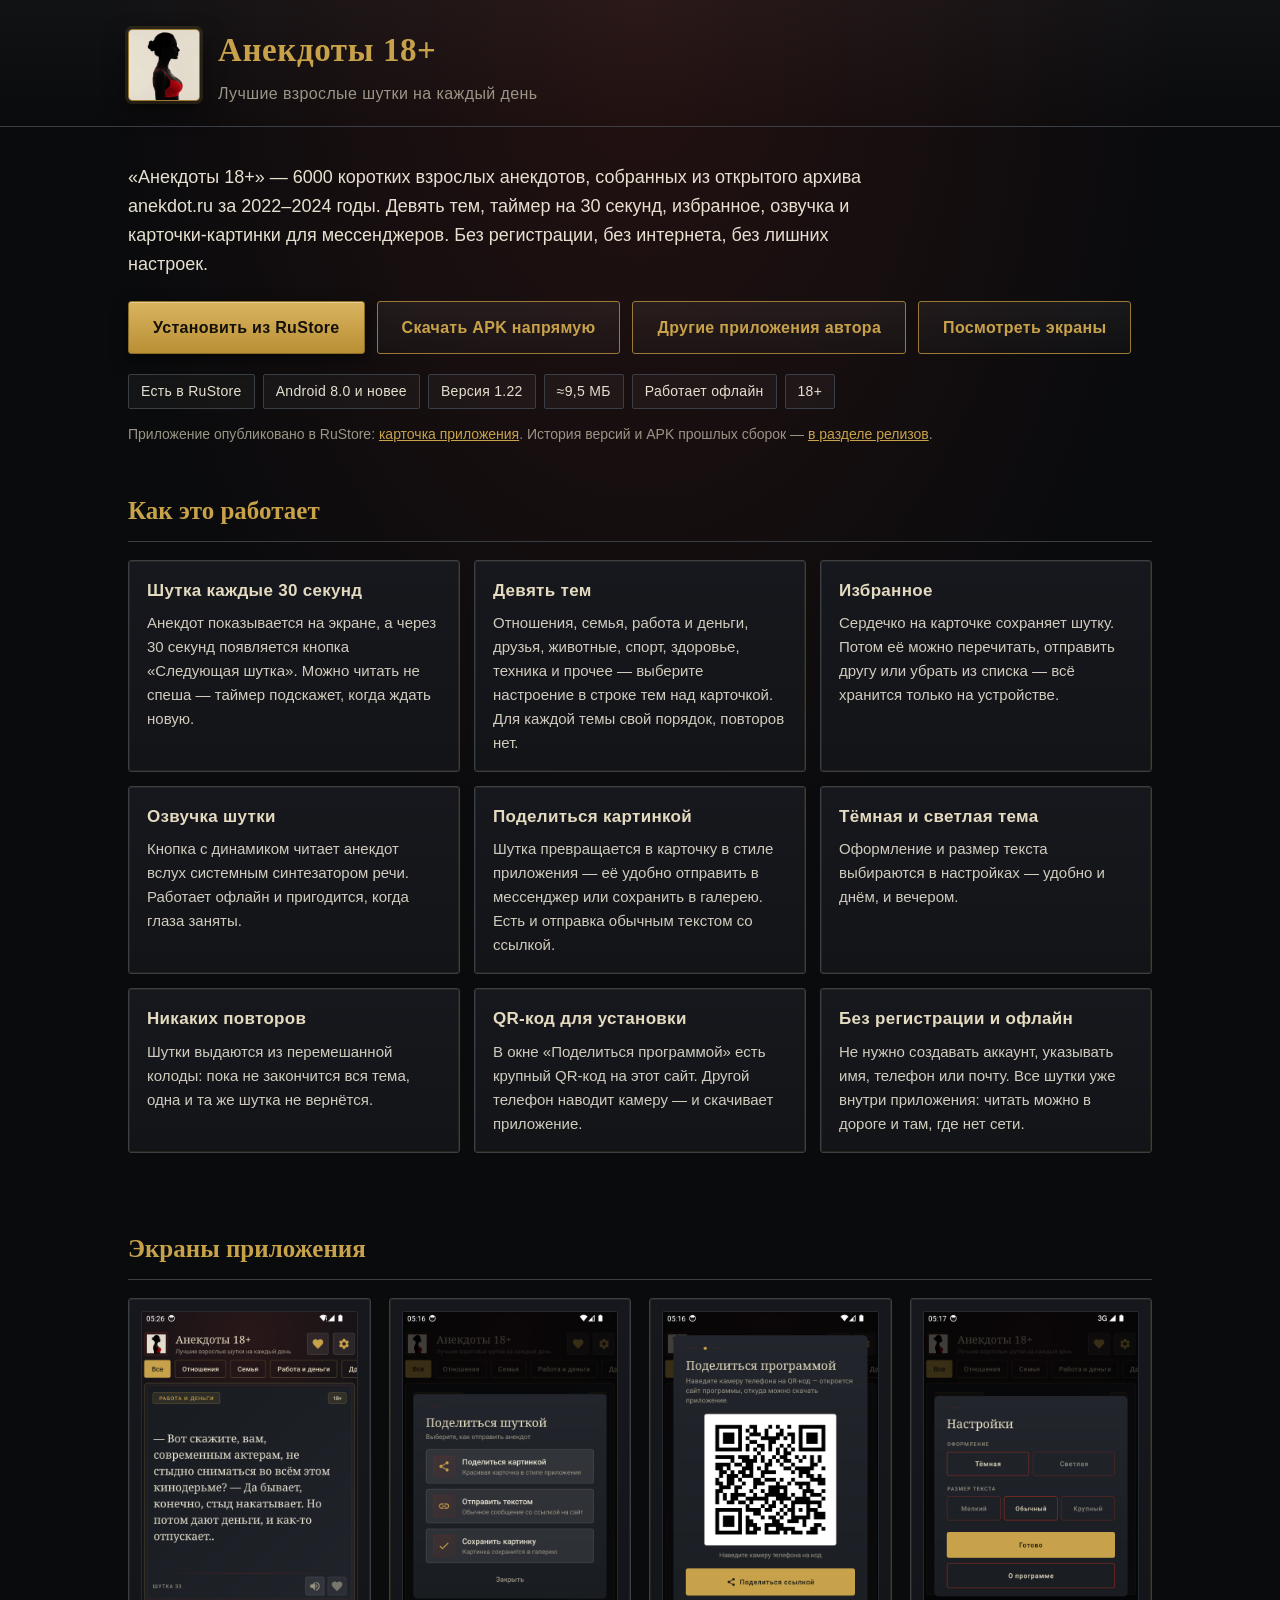
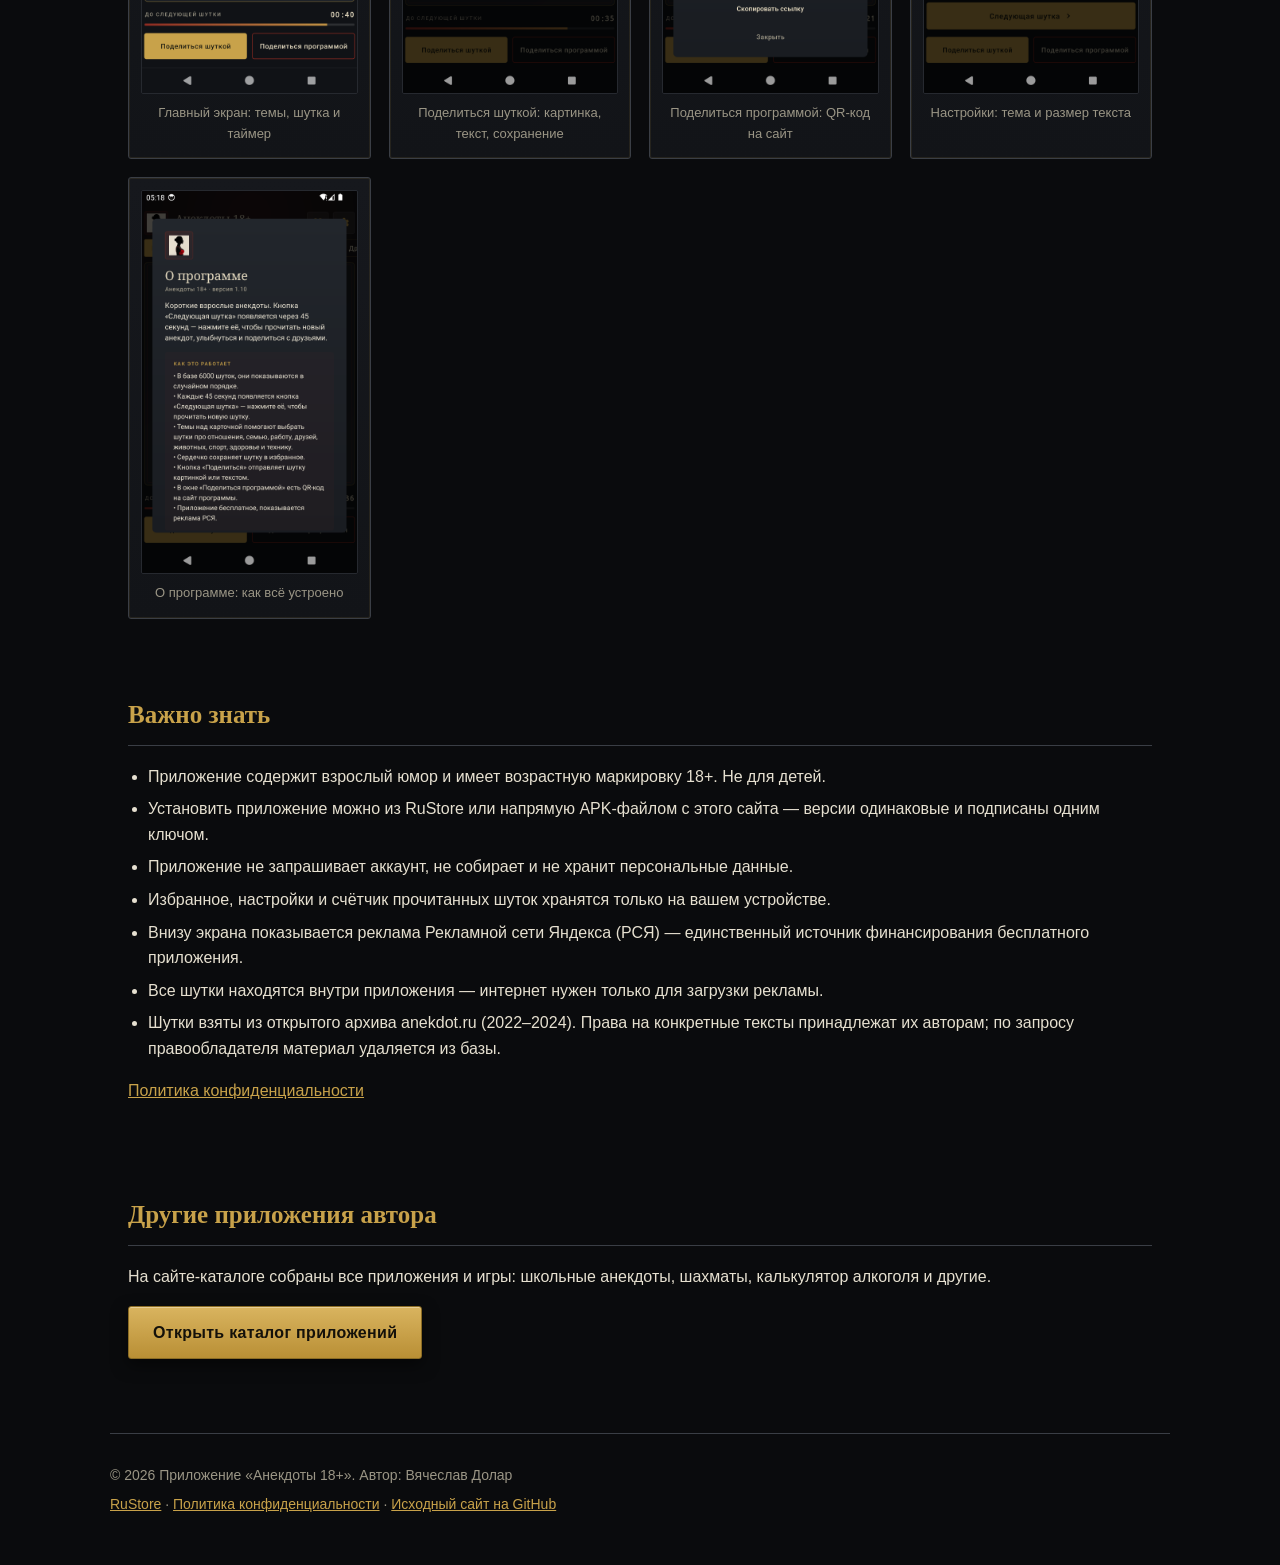
==== commit bf86a431: "Версия 1.22: Yandex Mobile Ads SDK 8.7.0" ====
--- a/index.html
+++ b/index.html
@@ -34,14 +34,14 @@
     </p>
     <div class="cta">
       <a class="btn" href="https://www.rustore.ru/catalog/app/com.windak.schooljokes18plus">Установить из RuStore</a>
-      <a class="btn ghost" href="download/Anekdoty18plus_1.21.apk" download="Anekdoty18plus_1.21.apk">Скачать APK напрямую</a>
+      <a class="btn ghost" href="download/Anekdoty18plus_1.22.apk" download="Anekdoty18plus_1.22.apk">Скачать APK напрямую</a>
       <a class="btn ghost" href="https://takomak2012-cyber.github.io">Другие приложения автора</a>
       <a class="btn ghost" href="#screens">Посмотреть экраны</a>
     </div>
     <ul class="facts">
       <li>Есть в RuStore</li>
       <li>Android 8.0 и новее</li>
-      <li>Версия 1.21</li>
+      <li>Версия 1.22</li>
       <li>≈9,5 МБ</li>
       <li>Работает офлайн</li>
       <li>18+</li>
